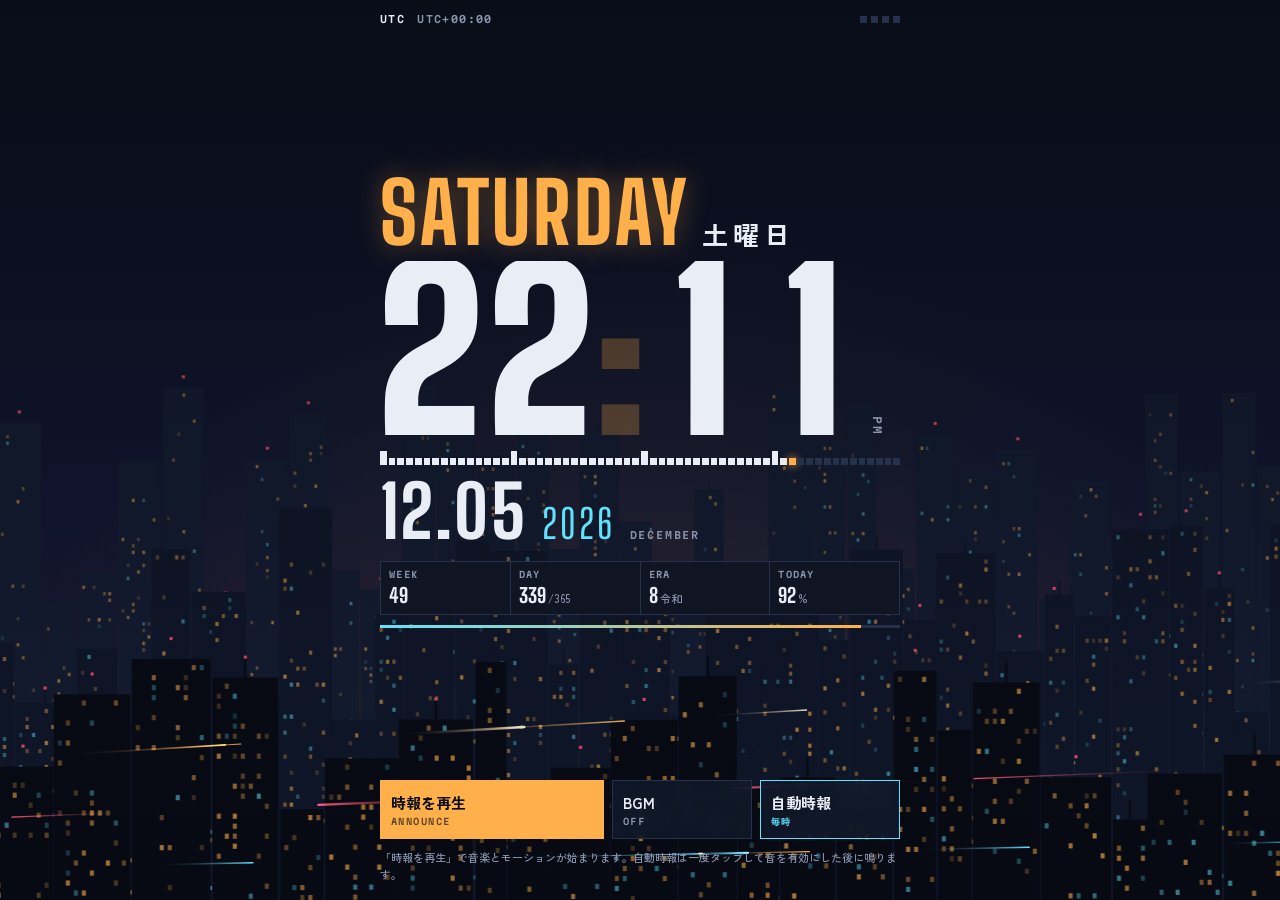
==== metro-chime/index.html @ e77c2360 "Add Metro Chime: iPhone time-signal web app with motion graphics and synthesized electronica Co-Auth" ====
<!doctype html>
<html lang="ja">
<head>
<meta charset="utf-8">
<meta name="viewport" content="width=device-width, initial-scale=1, viewport-fit=cover">
<meta name="apple-mobile-web-app-capable" content="yes">
<meta name="mobile-web-app-capable" content="yes">
<meta name="apple-mobile-web-app-status-bar-style" content="black-translucent">
<meta name="apple-mobile-web-app-title" content="Metro Chime">
<meta name="theme-color" content="#090d18">
<link rel="manifest" href="manifest.webmanifest">
<link rel="apple-touch-icon" href="icon-180.png">
<style>html{box-sizing:border-box;padding-block:env(safe-area-inset-top,0px) env(safe-area-inset-bottom,0px)}</style>
<!--ARTIFACT-START-->
<title>Metro Chime</title>
<link rel="preconnect" href="https://fonts.googleapis.com">
<link rel="preconnect" href="https://fonts.gstatic.com" crossorigin>
<link rel="stylesheet" href="https://fonts.googleapis.com/css2?family=Big+Shoulders+Display:wght@500;800;900&family=Martian+Mono:wght@400;600&family=Zen+Kaku+Gothic+New:wght@500;700&display=swap">
<style>
/* Layout: one portrait screen — status strip, giant clock, date stack, control dock; a night-city canvas runs behind. Single dark look by design. */
:root{
  --ink:#090d18; --ink-2:#121a2c; --line:#26314b; --text:#e9edf6; --dim:#8a94ad;
  --sodium:#ffb04a; --signal:#5fe3ff; --tail:#ff4f6a;
  --f-display:"Big Shoulders Display","Arial Narrow","Helvetica Neue",sans-serif;
  --f-jp:"Zen Kaku Gothic New","Hiragino Sans","Hiragino Kaku Gothic ProN",sans-serif;
  --f-mono:"Martian Mono",ui-monospace,Menlo,monospace;
  color-scheme:dark;
}
html,body{height:100%}
body{margin:0;background:var(--ink);color:var(--text);font-family:var(--f-jp);overflow:hidden;
  -webkit-user-select:none;user-select:none;-webkit-tap-highlight-color:transparent;-webkit-text-size-adjust:100%}
#city{position:fixed;inset:0;width:100%;height:100%;z-index:0;display:block}

.app{position:relative;z-index:1;height:100%;box-sizing:border-box;max-width:560px;margin:0 auto;
  padding-inline:20px;padding-block:14px 18px;display:grid;grid-template-rows:auto 1fr auto;gap:12px;overflow-y:auto}

.strip{display:flex;align-items:center;gap:12px;font:600 10px/1 var(--f-mono);letter-spacing:.14em;color:var(--dim);text-transform:uppercase}
.strip .zone{color:var(--text)}
.strip .beat{margin-left:auto;display:flex;gap:4px}
.strip .beat i{width:7px;height:7px;background:var(--line);transition:background .08s}
.strip .beat i.on{background:var(--sodium);box-shadow:0 0 10px var(--sodium)}

.face{display:flex;flex-direction:column;justify-content:center;gap:10px;min-width:0}
.weekday{display:flex;align-items:baseline;gap:12px;flex-wrap:wrap}
.weekday .en{font:800 clamp(44px,15vw,84px)/.9 var(--f-display);letter-spacing:.04em;color:var(--sodium);text-shadow:0 0 28px rgba(255,176,74,.35)}
.weekday .jp{font:700 clamp(18px,5.4vw,26px)/1 var(--f-jp);letter-spacing:.2em}

.clock{display:flex;align-items:flex-end;font:900 clamp(110px,40vw,220px)/.82 var(--f-display);font-variant-numeric:tabular-nums;
  letter-spacing:-.01em;margin-left:-.03em}
.clock .d{display:inline-block;width:.5em;text-align:center;overflow:hidden}
.clock .d span{display:inline-block}
.clock .d span.roll{animation:roll .55s cubic-bezier(.2,.9,.1,1)}
@keyframes roll{
  0%{transform:translateY(55%) skewY(-10deg);opacity:0;color:var(--signal)}
  60%{color:var(--signal)}
  100%{transform:none;opacity:1}
}
.clock .colon{width:.24em;text-align:center;color:var(--sodium);transition:opacity .2s}
.clock .colon.dim{opacity:.25}
.clock .ampm{font:600 11px/1 var(--f-mono);letter-spacing:.14em;color:var(--dim);margin:0 0 .6em .5em;writing-mode:vertical-rl}

.secs{display:flex;gap:2px;align-items:flex-end;height:14px}
.secs i{flex:1;height:7px;background:var(--line)}
.secs i.q{height:14px}
.secs i.lit{background:var(--text)}
.secs i.now{background:var(--sodium);box-shadow:0 0 8px var(--sodium)}

.date{display:flex;align-items:baseline;gap:14px;flex-wrap:wrap}
.date .md{font:800 clamp(40px,13vw,72px)/1 var(--f-display);letter-spacing:.03em;font-variant-numeric:tabular-nums}
.date .yr{font:500 clamp(22px,7vw,40px)/1 var(--f-display);color:var(--signal);letter-spacing:.08em}
.date .mon{font:600 10px/1 var(--f-mono);letter-spacing:.18em;color:var(--dim)}

.facts{display:grid;grid-template-columns:repeat(4,minmax(0,1fr));gap:1px;margin:4px 0 0;background:var(--line);border:1px solid var(--line)}
.facts div{background:rgba(9,13,24,.78);padding:8px 8px 9px;min-width:0}
.facts dt{font:600 9px/1 var(--f-mono);letter-spacing:.14em;color:var(--dim);margin-bottom:6px}
.facts dd{margin:0;font:800 20px/1 var(--f-display);font-variant-numeric:tabular-nums;white-space:nowrap}
.facts dd small{font:500 11px/1 var(--f-jp);color:var(--dim);margin-left:2px}
.dayline{height:3px;background:var(--line);position:relative;overflow:hidden}
.dayline i{position:absolute;inset:0 auto 0 0;background:linear-gradient(90deg,var(--signal),var(--sodium))}

.dock{display:grid;grid-template-columns:1.6fr 1fr 1fr;gap:8px}
.dock button{appearance:none;border:1px solid var(--line);background:rgba(18,26,44,.82);color:var(--text);
  font:700 15px/1.1 var(--f-jp);padding:14px 10px 12px;text-align:left;display:flex;flex-direction:column;gap:6px;cursor:pointer;
  -webkit-backdrop-filter:blur(8px);backdrop-filter:blur(8px);transition:transform .12s,border-color .2s}
.dock button small{font:600 9px/1 var(--f-mono);letter-spacing:.16em;color:var(--dim)}
.dock button:active{transform:scale(.97)}
.dock button:focus-visible{outline:2px solid var(--signal);outline-offset:2px}
.dock .primary{background:var(--sodium);border-color:var(--sodium);color:var(--ink)}
.dock .primary small{color:rgba(9,13,24,.65)}
.dock button[aria-pressed="true"]{border-color:var(--signal)}
.dock button[aria-pressed="true"] small{color:var(--signal)}
.hint{grid-column:1/-1;margin:2px 0 0;font:500 11px/1.5 var(--f-jp);color:var(--dim)}

/* Announcement overlay: one card per beat */
.show{position:fixed;inset:0;z-index:5;display:grid;place-items:center;overflow:hidden;--bg:rgba(9,13,24,.96);--fg:var(--text);--sub:var(--dim)}
.show::before{content:"";position:absolute;inset:0;background:var(--bg);transform-origin:left center}
.show.go::before{animation:wipe .34s cubic-bezier(.7,0,.2,1) both}
@keyframes wipe{from{transform:scaleX(0)}to{transform:scaleX(1)}}
.show[data-v="sodium"]{--bg:var(--sodium);--fg:var(--ink);--sub:rgba(9,13,24,.7)}
.show[data-v="signal"]{--bg:var(--signal);--fg:var(--ink);--sub:rgba(9,13,24,.7)}
.show[data-v="tail"]{--bg:var(--tail);--fg:var(--ink);--sub:rgba(9,13,24,.7)}
.show[data-v="count"]{--bg:rgba(9,13,24,.82);--fg:var(--sodium)}
.show[data-v="outline"]{--bg:rgba(9,13,24,.92);--fg:transparent;--sub:var(--signal)}
.show[data-v="outline"] .main{-webkit-text-stroke:2px var(--signal)}
.show[hidden]{display:none}
.show.out{animation:fadeout .6s ease both}
@keyframes fadeout{to{opacity:0}}
.card{position:relative;display:flex;flex-direction:column;align-items:center;gap:14px;padding-inline:16px;max-width:100%;box-sizing:border-box}
.card .main{font:900 120px/.84 var(--f-display);color:var(--fg);text-transform:uppercase;letter-spacing:.01em;white-space:nowrap;font-variant-numeric:tabular-nums}
.card .sub{font:700 clamp(16px,5vw,26px)/1.2 var(--f-jp);color:var(--sub);letter-spacing:.24em;text-align:center}
.show.go .main{animation:slam .42s cubic-bezier(.2,.9,.1,1) both}
.show.go .sub{animation:rise .5s .08s cubic-bezier(.2,.9,.1,1) both}
@keyframes slam{from{transform:translateX(-14%) skewX(-16deg);clip-path:inset(0 100% 0 0)}to{transform:none;clip-path:inset(0 0 0 0)}}
@keyframes rise{from{transform:translateY(60%);opacity:0}to{transform:none;opacity:1}}
.show .bar{position:absolute;left:0;width:100%;height:3px;transform:translateX(-101%)}
.show .bar:nth-of-type(1){top:18%;background:var(--signal)}
.show .bar:nth-of-type(2){top:74%;background:var(--sodium);height:8px}
.show .bar:nth-of-type(3){top:80%;background:var(--tail);height:2px}
.show.go .bar{animation:streak .55s cubic-bezier(.6,0,.2,1) both}
.show.go .bar:nth-of-type(2){animation-delay:.05s}
.show.go .bar:nth-of-type(3){animation-delay:.1s;animation-direction:reverse}
@keyframes streak{from{transform:translateX(-101%)}to{transform:translateX(101%)}}
.hud{position:absolute;font:600 9px/1.6 var(--f-mono);letter-spacing:.16em;color:var(--sub);text-transform:uppercase}
.hud.tl{top:calc(env(safe-area-inset-top,0px) + 16px);left:16px}
.hud.br{bottom:calc(env(safe-area-inset-bottom,0px) + 16px);right:16px;text-align:right}

@media (prefers-reduced-motion:reduce){
  .clock .d span.roll,.show.go .main,.show.go .sub,.show.go .bar{animation:none}
  .show.go::before{animation:none}
}
@media (max-height:640px){
  .clock{font-size:clamp(90px,30vw,160px)}
  .facts{display:none}
}
</style>
</head>
<body>
<canvas id="city" aria-hidden="true"></canvas>

<div class="app">
  <header class="strip">
    <span class="zone" id="zone">TOKYO</span>
    <span id="utc">UTC+09:00</span>
    <span class="beat" id="beat" aria-hidden="true"><i></i><i></i><i></i><i></i></span>
  </header>

  <main class="face" aria-live="off">
    <div class="weekday"><span class="en" id="wdEn">SUNDAY</span><span class="jp" id="wdJp">日曜日</span></div>
    <div class="clock" id="clock" role="timer" aria-label="現在時刻">
      <span class="d"><span>0</span></span><span class="d"><span>0</span></span><span class="colon" id="colon">:</span><span class="d"><span>0</span></span><span class="d"><span>0</span></span><span class="ampm" id="ampm">PM</span>
    </div>
    <div class="secs" id="secs" aria-hidden="true"></div>
    <div class="date"><span class="md" id="md">10.04</span><span class="yr" id="yr">2026</span><span class="mon" id="mon">OCTOBER</span></div>
    <dl class="facts">
      <div><dt>WEEK</dt><dd id="wk">40</dd></div>
      <div><dt>DAY</dt><dd id="doy">277<small>/365</small></dd></div>
      <div><dt>ERA</dt><dd id="era">R8</dd></div>
      <div><dt>TODAY</dt><dd id="pct">50<small>%</small></dd></div>
    </dl>
    <div class="dayline" aria-hidden="true"><i id="dayFill"></i></div>
  </main>

  <footer class="dock">
    <button id="announce" class="primary" type="button">時報を再生<small>ANNOUNCE</small></button>
    <button id="bgm" type="button" aria-pressed="false">BGM<small>OFF</small></button>
    <button id="auto" type="button" aria-pressed="true">自動時報<small>毎時</small></button>
    <p class="hint" id="hint">「時報を再生」で音楽とモーションが始まります。自動時報は一度タップして音を有効にした後に鳴ります。</p>
  </footer>
</div>

<div class="show" id="show" hidden>
  <i class="bar"></i><i class="bar"></i><i class="bar"></i>
  <div class="card"><b class="main" id="cardMain"></b><span class="sub" id="cardSub"></span></div>
  <div class="hud tl">Metro Chime<br>Time signal</div>
  <div class="hud br" id="hudBr">122 BPM<br>--:--:--</div>
</div>

<script>
(() => {
'use strict';
const $ = s => document.querySelector(s);
const reduced = matchMedia('(prefers-reduced-motion: reduce)').matches;
const pad2 = n => String(n).padStart(2, '0');

const WD_EN = ['SUNDAY','MONDAY','TUESDAY','WEDNESDAY','THURSDAY','FRIDAY','SATURDAY'];
const WD_JP = ['日曜日','月曜日','火曜日','水曜日','木曜日','金曜日','土曜日'];
const MON_EN = ['JANUARY','FEBRUARY','MARCH','APRIL','MAY','JUNE','JULY','AUGUST','SEPTEMBER','OCTOBER','NOVEMBER','DECEMBER'];

/* ---------- calendar facts ---------- */
function isoWeek(d) {
  const t = new Date(Date.UTC(d.getFullYear(), d.getMonth(), d.getDate()));
  const day = t.getUTCDay() || 7;
  t.setUTCDate(t.getUTCDate() + 4 - day);
  const y0 = new Date(Date.UTC(t.getUTCFullYear(), 0, 1));
  return Math.ceil(((t - y0) / 864e5 + 1) / 7);
}
function dayOfYear(d) {
  return Math.round((Date.UTC(d.getFullYear(), d.getMonth(), d.getDate()) - Date.UTC(d.getFullYear(), 0, 1)) / 864e5) + 1;
}
const daysInYear = y => (y % 4 === 0 && y % 100 !== 0) || y % 400 === 0 ? 366 : 365;
const reiwa = y => y - 2018;
function zoneInfo(d) {
  let tz = '';
  try { tz = Intl.DateTimeFormat().resolvedOptions().timeZone || ''; } catch (e) {}
  const city = (tz.split('/').pop() || 'LOCAL').replace(/_/g, ' ').toUpperCase();
  const off = -d.getTimezoneOffset();
  const sign = off >= 0 ? '+' : '-';
  const a = Math.abs(off);
  return { city, utc: `UTC${sign}${pad2(Math.floor(a / 60))}:${pad2(a % 60)}`, short: tz === 'Asia/Tokyo' ? 'JST' : city };
}
function jpTime(d) {
  const h = d.getHours(), m = d.getMinutes();
  const ap = h < 12 ? '午前' : '午後';
  const h12 = h % 12;
  return `${ap}${h12}時` + (m === 0 ? 'ちょうど' : `${m}分`);
}

/* ---------- clock face ---------- */
const digitEls = [...document.querySelectorAll('#clock .d span')];
const secs = $('#secs');
for (let i = 0; i < 60; i++) {
  const t = document.createElement('i');
  if (i % 15 === 0) t.className = 'q';
  secs.appendChild(t);
}
const secTicks = [...secs.children];
let lastSec = -1, lastMin = -1;

function renderClock(now) {
  const s = now.getSeconds();
  if (s === lastSec) return;
  lastSec = s;
  const h = now.getHours(), m = now.getMinutes();
  const digits = (pad2(h) + pad2(m)).split('');
  digits.forEach((ch, i) => {
    const el = digitEls[i];
    if (el.textContent !== ch) {
      el.textContent = ch;
      el.classList.remove('roll'); void el.offsetWidth; el.classList.add('roll');
    }
  });
  $('#colon').classList.toggle('dim', s % 2 === 1);
  $('#ampm').textContent = h < 12 ? 'AM' : 'PM';
  secTicks.forEach((t, i) => { t.classList.toggle('lit', i < s); t.classList.toggle('now', i === s); });
  $('#pct').innerHTML = Math.floor((h * 3600 + m * 60 + s) / 864) + '<small>%</small>';
  $('#dayFill').style.width = ((h * 3600 + m * 60 + s) / 864) + '%';

  if (m !== lastMin) {
    const first = lastMin === -1;
    lastMin = m;
    const wd = now.getDay(), y = now.getFullYear();
    $('#wdEn').textContent = WD_EN[wd];
    $('#wdJp').textContent = WD_JP[wd];
    $('#md').textContent = `${pad2(now.getMonth() + 1)}.${pad2(now.getDate())}`;
    $('#yr').textContent = y;
    $('#mon').textContent = MON_EN[now.getMonth()];
    $('#wk').textContent = isoWeek(now);
    $('#doy').innerHTML = `${dayOfYear(now)}<small>/${daysInYear(y)}</small>`;
    $('#era').innerHTML = `${reiwa(y)}<small>令和</small>`;
    const z = zoneInfo(now);
    $('#zone').textContent = z.city;
    $('#utc').textContent = z.utc;
    if (!first) maybeAutoChime(now);
  }
}

/* ---------- audio engine (all synthesized, no samples) ---------- */
const BPM = 122, SPB = 60 / BPM, STEP = SPB / 4, BAR = STEP * 16;
let ctx = null, master, duck, verbIn, delayIn, noiseBuf, analyser, fft;
let playing = false, bgmOn = false, curStep = 0, firstStep = 0, nextTime = 0, timer = null;
const vis = [];

function initAudio() {
  if (ctx) return;
  try { if (navigator.audioSession) navigator.audioSession.type = 'playback'; } catch (e) {}
  ctx = new (window.AudioContext || window.webkitAudioContext)();
  master = ctx.createGain(); master.gain.value = 0.9;
  const comp = ctx.createDynamicsCompressor();
  comp.threshold.value = -14; comp.ratio.value = 4; comp.attack.value = 0.003; comp.release.value = 0.2;
  analyser = ctx.createAnalyser(); analyser.fftSize = 256; fft = new Uint8Array(analyser.frequencyBinCount);
  master.connect(comp); comp.connect(analyser); analyser.connect(ctx.destination);
  duck = ctx.createGain(); duck.connect(master);

  noiseBuf = ctx.createBuffer(1, ctx.sampleRate, ctx.sampleRate);
  const nd = noiseBuf.getChannelData(0);
  for (let i = 0; i < nd.length; i++) nd[i] = Math.random() * 2 - 1;

  const conv = ctx.createConvolver();
  const len = Math.floor(ctx.sampleRate * 2.6);
  const ir = ctx.createBuffer(2, len, ctx.sampleRate);
  for (let c = 0; c < 2; c++) {
    const d = ir.getChannelData(c);
    for (let i = 0; i < len; i++) d[i] = (Math.random() * 2 - 1) * Math.pow(1 - i / len, 3);
  }
  conv.buffer = ir;
  verbIn = ctx.createGain(); verbIn.gain.value = 0.5;
  const verbOut = ctx.createGain(); verbOut.gain.value = 0.32;
  verbIn.connect(conv); conv.connect(verbOut); verbOut.connect(master);

  delayIn = ctx.createGain();
  const dl = ctx.createDelay(2); dl.delayTime.value = STEP * 3;
  const fb = ctx.createGain(); fb.gain.value = 0.38;
  const dlf = ctx.createBiquadFilter(); dlf.type = 'lowpass'; dlf.frequency.value = 2600;
  const dout = ctx.createGain(); dout.gain.value = 0.45;
  delayIn.connect(dl); dl.connect(dlf); dlf.connect(fb); fb.connect(dl); dlf.connect(dout);
  dout.connect(duck); dout.connect(verbIn);
}

const mtof = m => 440 * Math.pow(2, (m - 69) / 12);
function env(g, t, a, peak, dec) {
  g.gain.setValueAtTime(0.0001, t);
  g.gain.exponentialRampToValueAtTime(peak, t + a);
  g.gain.exponentialRampToValueAtTime(0.0001, t + a + dec);
}
function noise(t, dur) {
  const s = ctx.createBufferSource(); s.buffer = noiseBuf; s.start(t); s.stop(t + dur); return s;
}
function kick(t) {
  const o = ctx.createOscillator(), g = ctx.createGain();
  o.frequency.setValueAtTime(150, t); o.frequency.exponentialRampToValueAtTime(44, t + 0.13);
  env(g, t, 0.003, 1, 0.38); o.connect(g); g.connect(master); o.start(t); o.stop(t + 0.45);
  // sidechain pump on everything except drums
  duck.gain.setValueAtTime(0.3, t); duck.gain.linearRampToValueAtTime(1, t + 0.24);
  vis.push({ t, k: 'kick' });
}
function hat(t, v, open) {
  const s = noise(t, 0.3), f = ctx.createBiquadFilter(), g = ctx.createGain();
  f.type = 'highpass'; f.frequency.value = 7600;
  env(g, t, 0.001, v, open ? 0.2 : 0.035); s.connect(f); f.connect(g); g.connect(master);
}
function clap(t) {
  const s = noise(t, 0.3), f = ctx.createBiquadFilter(), g = ctx.createGain();
  f.type = 'bandpass'; f.frequency.value = 1600; f.Q.value = 0.8;
  g.gain.setValueAtTime(0.0001, t);
  [0, 0.011, 0.022].forEach(o => { g.gain.setValueAtTime(0.5, t + o); g.gain.exponentialRampToValueAtTime(0.08, t + o + 0.009); });
  g.gain.setValueAtTime(0.45, t + 0.033); g.gain.exponentialRampToValueAtTime(0.0001, t + 0.22);
  s.connect(f); f.connect(g); g.connect(master); g.connect(verbIn);
}
function bass(t, m, len) {
  const o = ctx.createOscillator(), f = ctx.createBiquadFilter(), g = ctx.createGain();
  o.type = 'sawtooth'; o.frequency.value = mtof(m);
  f.type = 'lowpass'; f.Q.value = 7; f.frequency.setValueAtTime(1300, t); f.frequency.exponentialRampToValueAtTime(170, t + 0.18);
  env(g, t, 0.004, 0.32, len); o.connect(f); f.connect(g); g.connect(duck); o.start(t); o.stop(t + len + 0.05);
}
function arp(t, m) {
  const o = ctx.createOscillator(), f = ctx.createBiquadFilter(), g = ctx.createGain(), send = ctx.createGain();
  o.type = 'square'; o.frequency.value = mtof(m);
  f.type = 'lowpass'; f.frequency.value = 2800; send.gain.value = 0.6;
  env(g, t, 0.002, 0.06, 0.15); o.connect(f); f.connect(g); g.connect(duck); g.connect(send); send.connect(delayIn);
  o.start(t); o.stop(t + 0.2);
}
function padChord(t, notes, dur) {
  const f = ctx.createBiquadFilter(), g = ctx.createGain();
  f.type = 'lowpass'; f.Q.value = 2;
  f.frequency.setValueAtTime(500, t); f.frequency.linearRampToValueAtTime(1500, t + dur * 0.5); f.frequency.linearRampToValueAtTime(600, t + dur);
  g.gain.setValueAtTime(0, t); g.gain.linearRampToValueAtTime(0.16, t + 0.9);
  g.gain.setValueAtTime(0.16, t + dur - 0.3); g.gain.linearRampToValueAtTime(0, t + dur + 0.4);
  f.connect(g); g.connect(duck); g.connect(verbIn);
  notes.forEach(n => [-8, 8].forEach(dt => {
    const o = ctx.createOscillator(); o.type = 'sawtooth'; o.frequency.value = mtof(n); o.detune.value = dt;
    const og = ctx.createGain(); og.gain.value = 0.12 / notes.length;
    o.connect(og); og.connect(f); o.start(t); o.stop(t + dur + 0.5);
  }));
}
function bell(t, m, v = 0.18) {
  const c = ctx.createOscillator(), mod = ctx.createOscillator(), mg = ctx.createGain(), g = ctx.createGain();
  c.frequency.value = mtof(m); mod.frequency.value = mtof(m) * 3.5;
  mg.gain.setValueAtTime(mtof(m) * 2.2, t); mg.gain.exponentialRampToValueAtTime(1, t + 0.9);
  mod.connect(mg); mg.connect(c.frequency);
  env(g, t, 0.003, v, 1.3); c.connect(g); g.connect(master); g.connect(verbIn);
  c.start(t); mod.start(t); c.stop(t + 1.5); mod.stop(t + 1.5);
}
function riser(t, dur) {
  const s = noise(t, dur + 0.1), f = ctx.createBiquadFilter(), g = ctx.createGain();
  f.type = 'bandpass'; f.Q.value = 3; f.frequency.setValueAtTime(300, t); f.frequency.exponentialRampToValueAtTime(7000, t + dur);
  g.gain.setValueAtTime(0.0001, t); g.gain.exponentialRampToValueAtTime(0.22, t + dur); g.gain.linearRampToValueAtTime(0, t + dur + 0.05);
  s.connect(f); f.connect(g); g.connect(master); g.connect(verbIn);
}
function zap(t) {
  const o = ctx.createOscillator(), g = ctx.createGain();
  o.frequency.setValueAtTime(2200, t); o.frequency.exponentialRampToValueAtTime(110, t + 0.12);
  env(g, t, 0.002, 0.1, 0.12); o.connect(g); g.connect(master); o.start(t); o.stop(t + 0.2);
}

// Am9 – Fmaj9 – Cmaj7 – Em7, two bars each
const CHORDS = [
  { b: 33, n: [57, 60, 64, 67, 71] },
  { b: 29, n: [53, 57, 60, 64, 67] },
  { b: 36, n: [55, 59, 64, 67, 71] },
  { b: 28, n: [55, 59, 62, 67, 71] },
];
const BASS = [0,0,1,1, 0,0,1,0, 0,0,1,1, 0,1,1,0];
const BOCT = [0,0,0,12, 0,0,0,0, 0,0,12,0, 0,0,12,0];
const ARP  = [0,1,2,3, 4,3,2,1, 0,2,4,2, 1,3,4,3];

function playStep(s, t) {
  const bar = Math.floor(s / 16), i = s % 16, ch = CHORDS[Math.floor(bar / 2) % 4];
  if (i === 0 && (bar % 2 === 0 || s === firstStep)) padChord(t, ch.n, bar % 2 === 0 ? BAR * 2 : BAR);
  if (bar >= 1 && i % 4 === 0) kick(t);
  if (bar >= 1 && (i === 4 || i === 12)) clap(t);
  if (i % 4 === 2) hat(t, 0.16, true);
  else if (bar >= 1) hat(t, i % 2 ? 0.045 : 0.085, false);
  if (bar >= 2 && BASS[i]) bass(t, ch.b + BOCT[i], STEP * 1.5);
  if (bar >= 1 && (bar % 4 !== 3 || i < 8)) arp(t, ch.n[ARP[i]] + 12);
  if (i % 4 === 0) vis.push({ t, k: 'beat', v: i / 4 });
}
function scheduler() {
  while (nextTime < ctx.currentTime + 0.12) {
    playStep(curStep, nextTime);
    nextTime += STEP; curStep++;
  }
}
function startMusic(fromStep = 0) {
  if (playing) return;
  playing = true;
  firstStep = curStep = fromStep;
  nextTime = ctx.currentTime + 0.06;
  master.gain.cancelScheduledValues(ctx.currentTime);
  master.gain.setValueAtTime(0.9, ctx.currentTime);
  scheduler();
  timer = setInterval(scheduler, 25);
  wake(true);
}
function stopMusic() {
  if (!playing) return;
  const t = ctx.currentTime;
  master.gain.cancelScheduledValues(t);
  master.gain.setValueAtTime(master.gain.value, t);
  master.gain.linearRampToValueAtTime(0, t + 1.2);
  setTimeout(() => {
    if (bgmOn || busy) { master.gain.setValueAtTime(0.9, ctx.currentTime); return; }
    clearInterval(timer); playing = false;
    master.gain.setValueAtTime(0.9, ctx.currentTime);
    wake(false);
  }, 1300);
}

let lock = null;
async function wake(on) {
  try {
    if (on && !lock && navigator.wakeLock) { lock = await navigator.wakeLock.request('screen'); lock.addEventListener('release', () => { lock = null; }); }
    else if (!on && lock) { await lock.release(); lock = null; }
  } catch (e) { lock = null; }
}
document.addEventListener('visibilitychange', () => { if (!document.hidden && playing) wake(true); });

let unlocked = false;
function unlock() {
  initAudio();
  if (ctx.state !== 'running') ctx.resume();
  if (!unlocked) {
    unlocked = true;
    // iOS only lets speech start from a tap; prime it with a silent utterance
    try { const u = new SpeechSynthesisUtterance(' '); u.volume = 0; speechSynthesis.speak(u); } catch (e) {}
    $('#hint').textContent = 'サウンド有効。マナーモードでも鳴ります。音量ボタンで調整してください。';
  }
}

/* ---------- announcement sequence ---------- */
const show = $('#show'), cardMain = $('#cardMain'), cardSub = $('#cardSub');
let busy = false;

function card(v, main, sub) {
  show.hidden = false;
  show.classList.remove('out', 'go');
  show.dataset.v = v;
  cardMain.textContent = main;
  cardSub.textContent = sub;
  cardMain.style.fontSize = `min(${Math.min(34, 150 / Math.max(main.length, 1))}vw, 300px)`;
  void show.offsetWidth;
  show.classList.add('go');
}
function closeShow() {
  show.classList.add('out');
  setTimeout(() => { show.hidden = true; show.classList.remove('out', 'go'); }, 600);
}
function at(t, fn) {
  const lat = ctx.outputLatency || ctx.baseLatency || 0;
  setTimeout(fn, Math.max(0, (t - ctx.currentTime + lat) * 1000));
}
function speak(text, done) {
  let finished = false;
  const fin = () => { if (!finished) { finished = true; done(); } };
  try {
    if (!('speechSynthesis' in window)) throw 0;
    const u = new SpeechSynthesisUtterance(text);
    u.lang = 'ja-JP'; u.rate = 1.02; u.pitch = 1;
    const v = speechSynthesis.getVoices().find(v => /^ja/i.test(v.lang));
    if (v) u.voice = v;
    u.onend = fin; u.onerror = fin;
    speechSynthesis.cancel();
    speechSynthesis.speak(u);
    setTimeout(fin, 9000);
  } catch (e) { setTimeout(fin, BAR * 2000); }
}

function announce() {
  if (busy) return;
  unlock();
  busy = true;
  const fresh = !playing;
  if (fresh) startMusic(16);

  // start on the next bar line; the first bar is a 4-3-2-1 count-in
  let t0 = nextTime + ((16 - (curStep % 16)) % 16) * STEP;
  if (t0 - ctx.currentTime < 0.15) t0 += BAR;
  const t1 = t0 + BAR;
  const d = new Date(Date.now() + (t1 - ctx.currentTime) * 1000);
  const z = zoneInfo(d);
  const hm = `${pad2(d.getHours())}:${pad2(d.getMinutes())}`;
  const wd = d.getDay(), y = d.getFullYear();

  riser(t0, BAR);
  for (let b = 0; b < 4; b++) {
    const tb = t0 + b * SPB;
    bell(tb, 81, 0.07);
    at(tb, () => card('count', String(4 - b), 'STAND BY'));
  }
  const seq = [
    { v: 'ink',     m: 'TODAY',  s: '本日は', beats: 1, n: 76 },
    { v: 'sodium',  m: WD_EN[wd], s: WD_JP[wd], beats: 2, n: 81 },
    { v: 'outline', m: `${pad2(d.getMonth() + 1)}.${pad2(d.getDate())}`, s: `${d.getMonth() + 1}月${d.getDate()}日 · ${MON_EN[d.getMonth()]}`, beats: 1, n: 79 },
    { v: 'tail',    m: String(y), s: `令和${reiwa(y)}年`, beats: 1, n: 76 },
    { v: 'signal',  m: hm, s: jpTime(d), beats: 2, n: 84 },
    { v: 'ink',     m: z.short, s: z.utc, beats: 1, n: 72 },
  ];
  let t = t1;
  seq.forEach(c => {
    bell(t, c.n); zap(t);
    at(t, () => {
      card(c.v, c.m, c.s);
      $('#hudBr').innerHTML = `${BPM} BPM<br>${hm}:${pad2(d.getSeconds())} ${z.short}`;
    });
    t += c.beats * SPB;
  });
  const t2 = t;
  at(t2, () => {
    card('outline', hm, 'をお知らせします');
    master.gain.setTargetAtTime(0.45, ctx.currentTime, 0.15);
    speak(`${d.getMonth() + 1}月${d.getDate()}日、${WD_JP[wd]}。${jpTime(d)}をお知らせします。`, () => {
      master.gain.setTargetAtTime(0.9, ctx.currentTime, 0.3);
      setTimeout(() => {
        closeShow();
        busy = false;
        if (!bgmOn) stopMusic();
      }, 900);
    });
  });
}

function maybeAutoChime(now) {
  if (!unlocked || !ctx || ctx.state !== 'running' || busy) return;
  const m = now.getMinutes();
  if ((autoMode === 'hour' && m === 0) || (autoMode === 'quarter' && m % 15 === 0)) announce();
}

/* ---------- controls ---------- */
// mode: [label, next mode on tap]
const AUTO = { hour: ['毎時', 'quarter'], quarter: ['15分毎', 'off'], off: ['OFF', 'hour'] };
let autoMode = 'hour';
try { const s = localStorage.getItem('metroChime.auto'); if (s && AUTO[s]) autoMode = s; } catch (e) {}
function renderAuto() {
  $('#auto small').textContent = AUTO[autoMode][0];
  $('#auto').setAttribute('aria-pressed', String(autoMode !== 'off'));
}
renderAuto();

$('#announce').addEventListener('click', announce);
$('#bgm').addEventListener('click', () => {
  unlock();
  bgmOn = !bgmOn;
  $('#bgm').setAttribute('aria-pressed', String(bgmOn));
  $('#bgm small').textContent = bgmOn ? 'ON' : 'OFF';
  if (bgmOn) startMusic(0);
  else if (!busy) stopMusic();
});
$('#auto').addEventListener('click', () => {
  unlock();
  autoMode = AUTO[autoMode][1];
  try { localStorage.setItem('metroChime.auto', autoMode); } catch (e) {}
  renderAuto();
});

/* ---------- night city canvas ---------- */
const cv = $('#city'), g = cv.getContext('2d');
let W = 0, H = 0, DPR = 1, layers = [], streaks = [], pulse = 0, level = 0, sky = null;
const beatDots = [...document.querySelectorAll('#beat i')];

function buildLayers() {
  const defs = [
    { depth: 0.3, speed: 3,  fill: '#141c31', hMin: 0.30, hMax: 0.58, win: 0.08 },
    { depth: 0.6, speed: 8,  fill: '#0f1628', hMin: 0.18, hMax: 0.44, win: 0.13 },
    { depth: 1.0, speed: 16, fill: '#070a13', hMin: 0.08, hMax: 0.28, win: 0.18 },
  ];
  layers = defs.map(L => {
    const lw = Math.ceil(W * 1.3);
    const c = document.createElement('canvas');
    c.width = Math.ceil(lw * DPR); c.height = Math.ceil(H * DPR);
    const x = c.getContext('2d'); x.scale(DPR, DPR);
    let px = 0;
    while (px < lw) {
      const bw = 16 + Math.random() * 56 * L.depth + 12;
      const bh = H * (L.hMin + Math.random() * (L.hMax - L.hMin));
      const top = H - bh;
      x.fillStyle = L.fill; x.fillRect(px, top, bw, bh);
      if (Math.random() < 0.25) x.fillRect(px + bw / 2 - 1, top - 14 * L.depth - 6, 2, 14 * L.depth + 6);
      if (Math.random() < 0.3) { x.fillStyle = '#ff4f6a'; x.fillRect(px + bw / 2 - 1.5, top - 14 * L.depth - 8, 3, 3); }
      const ws = 2 + L.depth * 2, gap = ws + 3 + L.depth * 3;
      for (let wy = top + 6; wy < H - 4; wy += gap) {
        for (let wx = px + 4; wx < px + bw - ws - 2; wx += gap * 0.8) {
          if (Math.random() < L.win) {
            x.fillStyle = Math.random() < 0.75
              ? `rgba(255,176,74,${0.2 + Math.random() * 0.5})`
              : `rgba(95,227,255,${0.18 + Math.random() * 0.4})`;
            x.fillRect(wx, wy, ws, ws * 1.3);
          }
        }
      }
      px += bw + Math.random() * 3;
    }
    return { ...L, c, lw, off: Math.random() * lw };
  });
  sky = g.createLinearGradient(0, 0, 0, H);
  sky.addColorStop(0, '#090d18'); sky.addColorStop(0.55, '#111633'); sky.addColorStop(1, '#2a1c33');
}

const roads = [
  { y: 0.80, slope: -0.06, dir: 1,  colors: ['#ffe2b0', '#ffb04a'] },
  { y: 0.88, slope: -0.04, dir: -1, colors: ['#ff4f6a', '#ff7a5c'] },
  { y: 0.95, slope: -0.02, dir: 1,  colors: ['#5fe3ff', '#ffb04a'] },
];
function spawnStreak(r, anywhere) {
  return { r, x: anywhere ? Math.random() * W : (r.dir > 0 ? -100 : W + 100),
    len: 60 + Math.random() * 180, sp: (reduced ? 40 : 220) + Math.random() * 260,
    w: 1 + Math.random() * 1.8, col: r.colors[Math.random() < 0.7 ? 0 : 1] };
}
function resize() {
  DPR = Math.min(2, window.devicePixelRatio || 1);
  W = innerWidth; H = innerHeight;
  cv.width = Math.ceil(W * DPR); cv.height = Math.ceil(H * DPR);
  g.setTransform(DPR, 0, 0, DPR, 0, 0);
  buildLayers();
  streaks = [];
  roads.forEach(r => { for (let i = 0; i < 9; i++) streaks.push(spawnStreak(r, true)); });
}
addEventListener('resize', resize);
resize();

let last = performance.now();
function frame(nowMs) {
  const dt = Math.min(0.05, (nowMs - last) / 1000); last = nowMs;
  renderClock(new Date());

  if (ctx && playing) {
    const now = ctx.currentTime - (ctx.outputLatency || 0);
    while (vis.length && vis[0].t <= now) {
      const e = vis.shift();
      if (e.k === 'kick') pulse = 1;
      if (e.k === 'beat') beatDots.forEach((d, i) => d.classList.toggle('on', i === e.v));
    }
    analyser.getByteFrequencyData(fft);
    let sum = 0; for (let i = 2; i < 40; i++) sum += fft[i];
    level += ((sum / (38 * 255)) - level) * 0.2;
  } else {
    vis.length = 0; level *= 0.95;
    beatDots.forEach(d => d.classList.remove('on'));
  }
  pulse *= Math.pow(0.02, dt);

  g.globalCompositeOperation = 'source-over';
  g.fillStyle = sky; g.fillRect(0, 0, W, H);
  // light pollution haze that breathes with the kick
  const haze = g.createRadialGradient(W / 2, H, 0, W / 2, H, H * 0.75);
  haze.addColorStop(0, `rgba(255,176,74,${0.16 + pulse * 0.14 + level * 0.2})`);
  haze.addColorStop(1, 'rgba(255,176,74,0)');
  g.fillStyle = haze; g.fillRect(0, 0, W, H);

  layers.forEach((L, i) => {
    if (!reduced) L.off = (L.off + L.speed * dt * (1 + level * 2)) % L.lw;
    const ox = -L.off;
    g.globalAlpha = 1;
    g.drawImage(L.c, ox, 0, L.lw, H);
    g.drawImage(L.c, ox + L.lw, 0, L.lw, H);
    if (i === 2) {
      g.globalCompositeOperation = 'lighter';
      g.globalAlpha = pulse * 0.5;
      g.drawImage(L.c, ox, 0, L.lw, H);
      g.drawImage(L.c, ox + L.lw, 0, L.lw, H);
      g.globalCompositeOperation = 'source-over';
      g.globalAlpha = 1;
    }
  });

  // long-exposure traffic trails
  g.globalCompositeOperation = 'lighter';
  g.lineCap = 'round';
  streaks.forEach((s, i) => {
    const r = s.r;
    s.x += s.sp * r.dir * dt * (1 + level * 1.5);
    if ((r.dir > 0 && s.x - s.len > W + 20) || (r.dir < 0 && s.x + s.len < -20)) { streaks[i] = spawnStreak(r, false); return; }
    const yAt = x => H * r.y + (x - W / 2) * r.slope;
    const x2 = s.x - s.len * r.dir;
    const grad = g.createLinearGradient(s.x, 0, x2, 0);
    grad.addColorStop(0, s.col); grad.addColorStop(1, 'rgba(0,0,0,0)');
    g.strokeStyle = grad; g.lineWidth = s.w;
    g.beginPath(); g.moveTo(s.x, yAt(s.x)); g.lineTo(x2, yAt(x2)); g.stroke();
  });
  g.globalCompositeOperation = 'source-over';

  // dim the upper area so the clock stays readable
  const veil = g.createLinearGradient(0, 0, 0, H);
  veil.addColorStop(0, 'rgba(9,13,24,.55)'); veil.addColorStop(0.6, 'rgba(9,13,24,.25)'); veil.addColorStop(1, 'rgba(9,13,24,0)');
  g.fillStyle = veil; g.fillRect(0, 0, W, H);

  requestAnimationFrame(frame);
}
requestAnimationFrame(frame);

if ('serviceWorker' in navigator && location.protocol === 'https:' && window.top === window.self) {
  navigator.serviceWorker.register('sw.js').catch(() => {});
}
})();
</script>
</body>
</html>
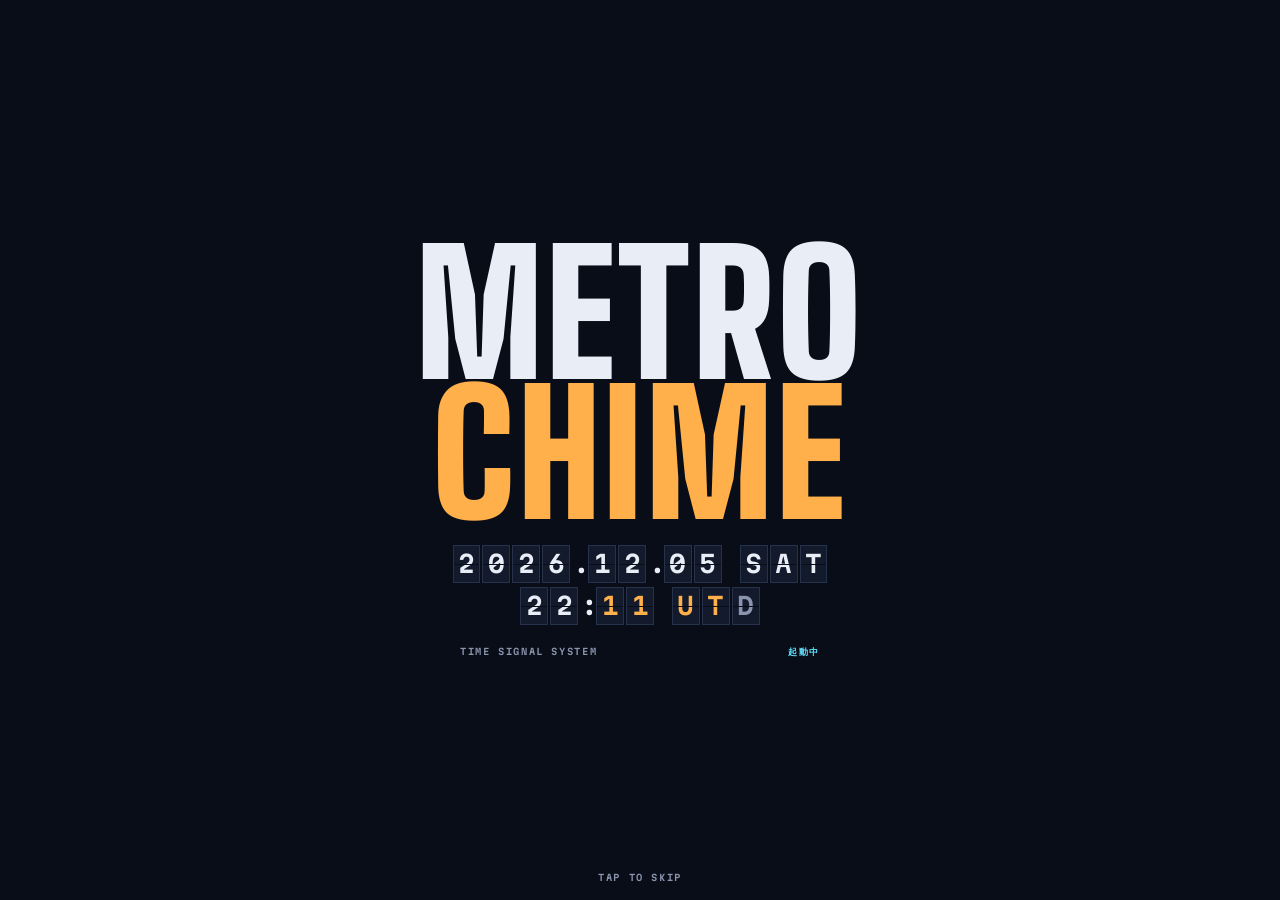
==== commit 6aa9b3f9: "Metro Chime: launch intro animation and rotating background scenes Adds a split-flap style opening s" ====
--- a/metro-chime/index.html
+++ b/metro-chime/index.html
@@ -36,6 +36,8 @@
 
 .strip{display:flex;align-items:center;gap:12px;font:600 10px/1 var(--f-mono);letter-spacing:.14em;color:var(--dim);text-transform:uppercase}
 .strip .zone{color:var(--text)}
+.strip .scene{appearance:none;background:rgba(9,13,24,.6);border:1px solid var(--line);color:var(--signal);font:inherit;letter-spacing:inherit;padding:5px 7px;cursor:pointer;white-space:nowrap}
+.strip .scene:focus-visible{outline:2px solid var(--signal);outline-offset:2px}
 .strip .beat{margin-left:auto;display:flex;gap:4px}
 .strip .beat i{width:7px;height:7px;background:var(--line);transition:background .08s}
 .strip .beat i.on{background:var(--sodium);box-shadow:0 0 10px var(--sodium)}
@@ -124,7 +126,69 @@
 .hud.tl{top:calc(env(safe-area-inset-top,0px) + 16px);left:16px}
 .hud.br{bottom:calc(env(safe-area-inset-bottom,0px) + 16px);right:16px;text-align:right}
 
+/* Launch intro: signal line, colour bands, title slam, split-flap board, then blinds open onto the clock */
+.intro{position:fixed;inset:0;z-index:10;display:grid;place-items:center;overflow:hidden;cursor:pointer}
+.intro[hidden]{display:none}
+.intro .blinds{position:absolute;inset:0;display:flex;flex-direction:column}
+.intro .blinds i{flex:1;background:var(--ink);margin-bottom:-1px}
+.intro.out .blinds i{animation:blindL .7s cubic-bezier(.7,0,.2,1) both;animation-delay:calc(var(--n) * 45ms)}
+.intro.out .blinds i:nth-child(even){animation-name:blindR}
+@keyframes blindL{to{transform:translateX(-101%)}}
+@keyframes blindR{to{transform:translateX(101%)}}
+.intro .line{position:absolute;left:0;right:0;top:50%;height:2px;background:var(--signal);transform:scaleX(0);transform-origin:left;box-shadow:0 0 16px var(--signal)}
+.intro.p1 .line{animation:drawline .45s cubic-bezier(.7,0,.2,1) forwards,lineout .35s .6s ease-in forwards}
+@keyframes drawline{to{transform:scaleX(1)}}
+@keyframes lineout{from{transform:scaleX(1)}to{transform:scaleX(1) scaleY(60);opacity:0}}
+.intro .band{position:absolute;top:-10%;bottom:-10%;left:-40vw;width:26vw;transform:skewX(-14deg)}
+.intro .band.b1{background:var(--sodium)}
+.intro .band.b2{background:var(--tail);width:9vw}
+.intro .band.b3{background:var(--signal);width:4vw}
+.intro.p2 .band{animation:bandrun .8s cubic-bezier(.6,0,.3,1) both}
+.intro.p2 .band.b2{animation-delay:.08s}
+.intro.p2 .band.b3{animation-delay:.14s}
+@keyframes bandrun{from{transform:translateX(0) skewX(-14deg)}to{transform:translateX(190vw) skewX(-14deg)}}
+.intro .stage{position:relative;display:flex;flex-direction:column;align-items:center;gap:22px;width:100%;padding-inline:16px;box-sizing:border-box}
+.intro .title{display:flex;flex-direction:column;align-items:center;font:900 min(27vw,170px)/.82 var(--f-display);letter-spacing:.02em}
+.intro .title b{display:block;font-weight:inherit;opacity:0}
+.intro .title .a{color:var(--text)}
+.intro .title .b{color:var(--sodium)}
+.intro.p2 .title .a{animation:slideL .6s .3s cubic-bezier(.2,.9,.1,1) both}
+.intro.p2 .title .b{animation:slideR .6s .38s cubic-bezier(.2,.9,.1,1) both}
+@keyframes slideL{from{transform:translateX(-60vw) skewX(-20deg);opacity:1}to{transform:none;opacity:1}}
+@keyframes slideR{from{transform:translateX(60vw) skewX(20deg);opacity:1}to{transform:none;opacity:1}}
+.intro .board{display:flex;flex-direction:column;align-items:center;gap:4px;opacity:0;font:600 clamp(14px,4.6vw,24px)/1 var(--f-mono)}
+.intro.p3 .board{opacity:1;transition:opacity .2s}
+.intro .row{display:flex;gap:2px}
+.intro .cell{position:relative;width:1.08em;height:1.5em;display:grid;place-items:center;background:var(--ink-2);border:1px solid var(--line);color:var(--dim)}
+.intro .cell::after{content:"";position:absolute;left:0;right:0;top:50%;height:1px;background:var(--ink)}
+.intro .cell.gap{width:.5em;background:transparent;border-color:transparent}
+.intro .cell.gap::after{display:none}
+.intro .cell.lock{color:var(--text)}
+.intro .cell.lock.hot{color:var(--sodium)}
+.intro .meta{display:flex;justify-content:space-between;width:min(100%,360px);font:600 9px/1 var(--f-mono);letter-spacing:.18em;color:var(--dim);opacity:0}
+.intro.p3 .meta{opacity:1;transition:opacity .3s .2s}
+.intro .meta .stat{color:var(--signal)}
+.intro.out .stage{animation:fadeout .25s both}
+.intro .skip{position:absolute;bottom:calc(env(safe-area-inset-bottom,0px) + 18px);font:600 9px/1 var(--f-mono);letter-spacing:.18em;color:var(--dim)}
+.intro.out .skip{opacity:0}
+
+.app.pre > *{opacity:0}
+.app.enter .strip{animation:fin .5s .05s both}
+.app.enter .weekday{animation:fromL .6s .1s cubic-bezier(.2,.9,.1,1) both}
+.app.enter .clock{animation:fromR .7s .16s cubic-bezier(.2,.9,.1,1) both}
+.app.enter .secs{animation:grow .7s .28s cubic-bezier(.7,0,.2,1) both}
+.app.enter .date{animation:fromL .6s .36s cubic-bezier(.2,.9,.1,1) both}
+.app.enter .facts{animation:fin .6s .46s both}
+.app.enter .dayline{animation:grow .9s .5s cubic-bezier(.7,0,.2,1) both}
+.app.enter .dock{animation:rise .6s .56s cubic-bezier(.2,.9,.1,1) both}
+@keyframes fin{from{opacity:0}to{opacity:1}}
+@keyframes fromL{from{opacity:0;transform:translateX(-40px) skewX(-8deg)}to{opacity:1;transform:none}}
+@keyframes fromR{from{opacity:0;transform:translateX(50px) skewX(-8deg)}to{opacity:1;transform:none}}
+@keyframes grow{from{transform:scaleX(0);transform-origin:left}to{transform:scaleX(1);transform-origin:left}}
+
 @media (prefers-reduced-motion:reduce){
+  .intro{display:none}
+  .app.pre > *{opacity:1}
   .clock .d span.roll,.show.go .main,.show.go .sub,.show.go .bar{animation:none}
   .show.go::before{animation:none}
 }
@@ -141,6 +205,7 @@
   <header class="strip">
     <span class="zone" id="zone">TOKYO</span>
     <span id="utc">UTC+09:00</span>
+    <button class="scene" id="scene" type="button" aria-label="背景を切り替え">01/04 SKYLINE</button>
     <span class="beat" id="beat" aria-hidden="true"><i></i><i></i><i></i><i></i></span>
   </header>
 
@@ -175,6 +240,18 @@
   <div class="hud br" id="hudBr">122 BPM<br>--:--:--</div>
 </div>
 
+<div class="intro" id="intro" aria-hidden="true">
+  <div class="blinds"><i style="--n:0"></i><i style="--n:1"></i><i style="--n:2"></i><i style="--n:3"></i><i style="--n:4"></i><i style="--n:5"></i><i style="--n:6"></i><i style="--n:7"></i></div>
+  <i class="line"></i>
+  <i class="band b1"></i><i class="band b2"></i><i class="band b3"></i>
+  <div class="stage">
+    <div class="title"><b class="a">METRO</b><b class="b">CHIME</b></div>
+    <div class="board" id="board"></div>
+    <div class="meta"><span>TIME SIGNAL SYSTEM</span><span class="stat" id="introStat">起動中</span></div>
+  </div>
+  <span class="skip">TAP TO SKIP</span>
+</div>
+
 <script>
 (() => {
 'use strict';
@@ -225,6 +302,7 @@
 }
 const secTicks = [...secs.children];
 let lastSec = -1, lastMin = -1;
+let onMinute = () => {};
 
 function renderClock(now) {
   const s = now.getSeconds();
@@ -260,7 +338,7 @@
     const z = zoneInfo(now);
     $('#zone').textContent = z.city;
     $('#utc').textContent = z.utc;
-    if (!first) maybeAutoChime(now);
+    if (!first) { maybeAutoChime(now); onMinute(m); }
   }
 }
 
@@ -581,67 +659,345 @@
   renderAuto();
 });
 
-/* ---------- night city canvas ---------- */
+/* ---------- background scenes (rotate every SCENE_EVERY minutes) ---------- */
 const cv = $('#city'), g = cv.getContext('2d');
-let W = 0, H = 0, DPR = 1, layers = [], streaks = [], pulse = 0, level = 0, sky = null;
+let W = 0, H = 0, DPR = 1, pulse = 0, level = 0;
 const beatDots = [...document.querySelectorAll('#beat i')];
-
-function buildLayers() {
-  const defs = [
-    { depth: 0.3, speed: 3,  fill: '#141c31', hMin: 0.30, hMax: 0.58, win: 0.08 },
-    { depth: 0.6, speed: 8,  fill: '#0f1628', hMin: 0.18, hMax: 0.44, win: 0.13 },
-    { depth: 1.0, speed: 16, fill: '#070a13', hMin: 0.08, hMax: 0.28, win: 0.18 },
-  ];
-  layers = defs.map(L => {
-    const lw = Math.ceil(W * 1.3);
-    const c = document.createElement('canvas');
-    c.width = Math.ceil(lw * DPR); c.height = Math.ceil(H * DPR);
-    const x = c.getContext('2d'); x.scale(DPR, DPR);
-    let px = 0;
-    while (px < lw) {
-      const bw = 16 + Math.random() * 56 * L.depth + 12;
-      const bh = H * (L.hMin + Math.random() * (L.hMax - L.hMin));
-      const top = H - bh;
-      x.fillStyle = L.fill; x.fillRect(px, top, bw, bh);
-      if (Math.random() < 0.25) x.fillRect(px + bw / 2 - 1, top - 14 * L.depth - 6, 2, 14 * L.depth + 6);
-      if (Math.random() < 0.3) { x.fillStyle = '#ff4f6a'; x.fillRect(px + bw / 2 - 1.5, top - 14 * L.depth - 8, 3, 3); }
-      const ws = 2 + L.depth * 2, gap = ws + 3 + L.depth * 3;
-      for (let wy = top + 6; wy < H - 4; wy += gap) {
-        for (let wx = px + 4; wx < px + bw - ws - 2; wx += gap * 0.8) {
-          if (Math.random() < L.win) {
-            x.fillStyle = Math.random() < 0.75
-              ? `rgba(255,176,74,${0.2 + Math.random() * 0.5})`
-              : `rgba(95,227,255,${0.18 + Math.random() * 0.4})`;
-            x.fillRect(wx, wy, ws, ws * 1.3);
+const rand = (a, b) => a + Math.random() * (b - a);
+const rgba = (hex, a) => {
+  const n = parseInt(hex.slice(1), 16);
+  return `rgba(${n >> 16},${(n >> 8) & 255},${n & 255},${a})`;
+};
+const C = { sodium: '#ffb04a', signal: '#5fe3ff', tail: '#ff4f6a', green: '#6fdc8c', violet: '#b48cff', text: '#e9edf6', ink: '#090d18' };
+function glowSprite(hex, r) {
+  const c = document.createElement('canvas'); c.width = c.height = r * 2;
+  const x = c.getContext('2d'), gr = x.createRadialGradient(r, r, 0, r, r, r);
+  gr.addColorStop(0, rgba(hex, 0.9)); gr.addColorStop(0.65, rgba(hex, 0.55));
+  gr.addColorStop(0.85, rgba(hex, 0.2)); gr.addColorStop(1, rgba(hex, 0));
+  x.fillStyle = gr; x.fillRect(0, 0, r * 2, r * 2);
+  return c;
+}
+
+// 1. Skyline: parallax buildings and long-exposure traffic
+const skyline = {
+  id: 'SKYLINE',
+  roads: [
+    { y: 0.80, slope: -0.06, dir: 1,  colors: ['#ffe2b0', C.sodium] },
+    { y: 0.88, slope: -0.04, dir: -1, colors: [C.tail, '#ff7a5c'] },
+    { y: 0.95, slope: -0.02, dir: 1,  colors: [C.signal, C.sodium] },
+  ],
+  init() {
+    const defs = [
+      { depth: 0.3, speed: 3,  fill: '#141c31', hMin: 0.30, hMax: 0.58, win: 0.08 },
+      { depth: 0.6, speed: 8,  fill: '#0f1628', hMin: 0.18, hMax: 0.44, win: 0.13 },
+      { depth: 1.0, speed: 16, fill: '#070a13', hMin: 0.08, hMax: 0.28, win: 0.18 },
+    ];
+    this.layers = defs.map(L => {
+      const lw = Math.ceil(W * 1.3);
+      const c = document.createElement('canvas');
+      c.width = Math.ceil(lw * DPR); c.height = Math.ceil(H * DPR);
+      const x = c.getContext('2d'); x.scale(DPR, DPR);
+      let px = 0;
+      while (px < lw) {
+        const bw = 16 + Math.random() * 56 * L.depth + 12;
+        const bh = H * (L.hMin + Math.random() * (L.hMax - L.hMin));
+        const top = H - bh;
+        x.fillStyle = L.fill; x.fillRect(px, top, bw, bh);
+        if (Math.random() < 0.25) x.fillRect(px + bw / 2 - 1, top - 14 * L.depth - 6, 2, 14 * L.depth + 6);
+        if (Math.random() < 0.3) { x.fillStyle = C.tail; x.fillRect(px + bw / 2 - 1.5, top - 14 * L.depth - 8, 3, 3); }
+        const ws = 2 + L.depth * 2, gap = ws + 3 + L.depth * 3;
+        for (let wy = top + 6; wy < H - 4; wy += gap) {
+          for (let wx = px + 4; wx < px + bw - ws - 2; wx += gap * 0.8) {
+            if (Math.random() < L.win) {
+              x.fillStyle = Math.random() < 0.75 ? rgba(C.sodium, 0.2 + Math.random() * 0.5) : rgba(C.signal, 0.18 + Math.random() * 0.4);
+              x.fillRect(wx, wy, ws, ws * 1.3);
+            }
           }
         }
+        px += bw + Math.random() * 3;
       }
-      px += bw + Math.random() * 3;
+      return { ...L, c, lw, off: Math.random() * lw };
+    });
+    this.sky = g.createLinearGradient(0, 0, 0, H);
+    this.sky.addColorStop(0, '#090d18'); this.sky.addColorStop(0.55, '#111633'); this.sky.addColorStop(1, '#2a1c33');
+    this.streaks = [];
+    this.roads.forEach(r => { for (let i = 0; i < 9; i++) this.streaks.push(this.spawn(r, true)); });
+  },
+  spawn(r, anywhere) {
+    return { r, x: anywhere ? Math.random() * W : (r.dir > 0 ? -100 : W + 100),
+      len: 60 + Math.random() * 180, sp: (reduced ? 40 : 220) + Math.random() * 260,
+      w: 1 + Math.random() * 1.8, col: r.colors[Math.random() < 0.7 ? 0 : 1] };
+  },
+  draw(dt) {
+    g.fillStyle = this.sky; g.fillRect(0, 0, W, H);
+    const haze = g.createRadialGradient(W / 2, H, 0, W / 2, H, H * 0.75);
+    haze.addColorStop(0, rgba(C.sodium, 0.16 + pulse * 0.14 + level * 0.2));
+    haze.addColorStop(1, rgba(C.sodium, 0));
+    g.fillStyle = haze; g.fillRect(0, 0, W, H);
+    this.layers.forEach((L, i) => {
+      if (!reduced) L.off = (L.off + L.speed * dt * (1 + level * 2)) % L.lw;
+      const ox = -L.off;
+      g.drawImage(L.c, ox, 0, L.lw, H);
+      g.drawImage(L.c, ox + L.lw, 0, L.lw, H);
+      if (i === 2 && pulse > 0.02) {
+        g.globalCompositeOperation = 'lighter'; g.globalAlpha = pulse * 0.5;
+        g.drawImage(L.c, ox, 0, L.lw, H);
+        g.drawImage(L.c, ox + L.lw, 0, L.lw, H);
+        g.globalCompositeOperation = 'source-over'; g.globalAlpha = 1;
+      }
+    });
+    g.globalCompositeOperation = 'lighter'; g.lineCap = 'round';
+    this.streaks.forEach((s, i) => {
+      const r = s.r;
+      s.x += s.sp * r.dir * dt * (1 + level * 1.5);
+      if ((r.dir > 0 && s.x - s.len > W + 20) || (r.dir < 0 && s.x + s.len < -20)) { this.streaks[i] = this.spawn(r, false); return; }
+      const yAt = x => H * r.y + (x - W / 2) * r.slope;
+      const x2 = s.x - s.len * r.dir;
+      const grad = g.createLinearGradient(s.x, 0, x2, 0);
+      grad.addColorStop(0, s.col); grad.addColorStop(1, 'rgba(0,0,0,0)');
+      g.strokeStyle = grad; g.lineWidth = s.w;
+      g.beginPath(); g.moveTo(s.x, yAt(s.x)); g.lineTo(x2, yAt(x2)); g.stroke();
+    });
+    g.globalCompositeOperation = 'source-over';
+  },
+};
+
+// 2. Rain: out-of-focus city lights behind wet glass
+const rain = {
+  id: 'RAIN',
+  init() {
+    this.bg = g.createLinearGradient(0, 0, 0, H);
+    this.bg.addColorStop(0, '#060c16'); this.bg.addColorStop(0.6, '#0b1824'); this.bg.addColorStop(1, '#1b1426');
+    const cols = [C.sodium, C.tail, C.signal, C.green, '#ffe2b0'];
+    this.sprites = cols.map(c => glowSprite(c, 64));
+    const n = Math.round(W * H / 9000) + 14;
+    this.bokeh = Array.from({ length: n }, () => ({ x: rand(0, W), y: rand(H * 0.12, H), r: rand(14, 60),
+      s: Math.floor(rand(0, cols.length)), a: rand(0.15, 0.5), ph: rand(0, 6.28), vx: rand(-6, 6) }));
+    this.drops = Array.from({ length: 150 }, () => ({ x: rand(-W * 0.2, W), y: rand(0, H), l: rand(10, 30), v: rand(500, 900) }));
+    this.beads = Array.from({ length: 46 }, () => ({ x: rand(0, W), y: rand(0, H), r: rand(1.5, 4.5), v: 0 }));
+  },
+  draw(dt, T) {
+    g.fillStyle = this.bg; g.fillRect(0, 0, W, H);
+    g.globalCompositeOperation = 'lighter';
+    this.bokeh.forEach(b => {
+      if (!reduced) b.x += b.vx * dt;
+      if (b.x < -b.r) b.x = W + b.r; if (b.x > W + b.r) b.x = -b.r;
+      g.globalAlpha = Math.min(1, b.a * (0.75 + 0.25 * Math.sin(T * 0.8 + b.ph)) + pulse * 0.15);
+      g.drawImage(this.sprites[b.s], b.x - b.r, b.y - b.r, b.r * 2, b.r * 2);
+    });
+    g.globalAlpha = 1;
+    g.globalCompositeOperation = 'source-over';
+    g.strokeStyle = 'rgba(180,210,255,.2)'; g.lineWidth = 1;
+    g.beginPath();
+    this.drops.forEach(d => {
+      const sp = reduced ? 0.2 : 1;
+      d.y += d.v * dt * sp; d.x += d.v * dt * 0.15 * sp;
+      if (d.y > H + 30) { d.y = -30; d.x = rand(-W * 0.2, W); }
+      g.moveTo(d.x, d.y); g.lineTo(d.x - d.l * 0.15, d.y - d.l);
+    });
+    g.stroke();
+    g.fillStyle = 'rgba(255,255,255,.06)'; g.strokeStyle = 'rgba(255,255,255,.2)';
+    this.beads.forEach(b => {
+      if (b.v === 0 && !reduced && Math.random() < dt * 0.04) b.v = rand(40, 140);
+      b.y += b.v * dt;
+      if (b.y > H + 10) { b.y = rand(-10, H * 0.5); b.x = rand(0, W); b.v = 0; }
+      g.beginPath(); g.arc(b.x, b.y, b.r, 0, 6.283); g.fill(); g.stroke();
+    });
+  },
+};
+
+// 3. Tunnel: driving through an expressway tunnel under sodium lamps
+const tunnel = {
+  id: 'TUNNEL',
+  init() {
+    this.dist = 0;
+    this.f = Math.max(W * 1.3, H * 0.6);
+    this.cx = W / 2; this.cy = H * 0.46;
+    this.glow = glowSprite(C.sodium, 48);
+    this.red = glowSprite(C.tail, 32);
+  },
+  p(x, y, z) { return [this.cx + x * this.f / z, this.cy + y * this.f / z]; },
+  draw(dt, T) {
+    g.fillStyle = '#05070d'; g.fillRect(0, 0, W, H);
+    const end = g.createRadialGradient(this.cx, this.cy, 0, this.cx, this.cy, Math.max(W, H) * 0.6);
+    end.addColorStop(0, rgba(C.sodium, 0.22 + pulse * 0.1)); end.addColorStop(0.3, rgba(C.sodium, 0.06)); end.addColorStop(1, rgba(C.sodium, 0));
+    g.fillStyle = end; g.fillRect(0, 0, W, H);
+    this.dist += dt * (reduced ? 2 : 11) * (1 + level * 1.5);
+
+    // tunnel edges
+    g.strokeStyle = rgba(C.sodium, 0.1); g.lineWidth = 1;
+    [[-1.6, -1.1], [1.6, -1.1], [-1.6, 1.0], [1.6, 1.0]].forEach(([x, y]) => {
+      const a = this.p(x, y, 40), b = this.p(x, y, 0.3);
+      g.beginPath(); g.moveTo(a[0], a[1]); g.lineTo(b[0], b[1]); g.stroke();
+    });
+
+    g.globalCompositeOperation = 'lighter'; g.lineCap = 'round';
+    // tunnel ring ribs
+    const rs = 3, rph = this.dist % rs;
+    for (let z = rs - rph; z < 36; z += rs) {
+      if (z < 0.5) continue;
+      const a = this.p(-1.6, -1.1, z), b = this.p(1.6, 1.0, z);
+      g.strokeStyle = rgba(C.signal, Math.min(0.22, 0.9 / z)); g.lineWidth = Math.max(1, 3 / z);
+      g.strokeRect(a[0], a[1], b[0] - a[0], b[1] - a[1]);
     }
-    return { ...L, c, lw, off: Math.random() * lw };
-  });
-  sky = g.createLinearGradient(0, 0, 0, H);
-  sky.addColorStop(0, '#090d18'); sky.addColorStop(0.55, '#111633'); sky.addColorStop(1, '#2a1c33');
-}
-
-const roads = [
-  { y: 0.80, slope: -0.06, dir: 1,  colors: ['#ffe2b0', '#ffb04a'] },
-  { y: 0.88, slope: -0.04, dir: -1, colors: ['#ff4f6a', '#ff7a5c'] },
-  { y: 0.95, slope: -0.02, dir: 1,  colors: ['#5fe3ff', '#ffb04a'] },
-];
-function spawnStreak(r, anywhere) {
-  return { r, x: anywhere ? Math.random() * W : (r.dir > 0 ? -100 : W + 100),
-    len: 60 + Math.random() * 180, sp: (reduced ? 40 : 220) + Math.random() * 260,
-    w: 1 + Math.random() * 1.8, col: r.colors[Math.random() < 0.7 ? 0 : 1] };
+    // ceiling lamps
+    const sp = 1.2, ph = this.dist % sp;
+    for (let z = sp - ph; z < 40; z += sp) {
+      if (z < 0.35) continue;
+      const a = Math.min(1, 4 / z) * (0.8 + pulse * 0.2);
+      [-1.15, 1.15].forEach(x => {
+        const p1 = this.p(x, -1.05, z), p2 = this.p(x, -1.05, z + 0.7);
+        g.strokeStyle = rgba(C.sodium, a); g.lineWidth = Math.max(1.5, 9 / z);
+        g.beginPath(); g.moveTo(p1[0], p1[1]); g.lineTo(p2[0], p2[1]); g.stroke();
+        if (z < 4) { const r = 60 / z; g.globalAlpha = a * 0.6; g.drawImage(this.glow, p1[0] - r, p1[1] - r, r * 2, r * 2); g.globalAlpha = 1; }
+      });
+    }
+    // lane markings
+    const ls = 3.5, lph = this.dist % ls;
+    for (let z = ls - lph; z < 30; z += ls) {
+      if (z < 0.4) continue;
+      [-0.55, 0.55].forEach(x => {
+        const p1 = this.p(x, 1, z), p2 = this.p(x, 1, z + 1.2);
+        g.strokeStyle = rgba(C.text, Math.min(0.7, 1.4 / z)); g.lineWidth = Math.max(1, 5 / z);
+        g.beginPath(); g.moveTo(p1[0], p1[1]); g.lineTo(p2[0], p2[1]); g.stroke();
+      });
+    }
+    // green emergency exit signs on the left wall
+    const es = 17, eph = (this.dist + 6) % es;
+    for (let z = es - eph; z < 40; z += es) {
+      if (z < 0.5) continue;
+      const q = this.p(-1.6, -0.25, z), s = 60 / z;
+      g.fillStyle = rgba(C.green, Math.min(0.9, 3 / z)); g.fillRect(q[0], q[1], s * 0.9, s * 0.45);
+    }
+    // the car ahead
+    const cz = 9 + Math.sin(T * 0.35) * 2.5;
+    [-0.28, 0.28].forEach(x => {
+      const q = this.p(x, 0.72, cz), r = 26 + pulse * 10;
+      g.drawImage(this.red, q[0] - r, q[1] - r, r * 2, r * 2);
+    });
+    g.globalCompositeOperation = 'source-over';
+  },
+};
+
+// 4. Metro map: lines draw themselves in, then trains run along them
+const metro = {
+  id: 'METRO',
+  init() {
+    this.cell = Math.max(28, Math.min(W, H) / 11);
+    this.born = performance.now() / 1000;
+    const cols = [C.signal, C.sodium, C.tail, C.green, C.violet];
+    const letters = ['S', 'G', 'T', 'N', 'V'];
+    this.lines = cols.map((c, i) => this.makeLine(c, letters[i], i));
+    this.sprites = {};
+    cols.forEach(c => { this.sprites[c] = glowSprite(c, 24); });
+  },
+  makeLine(color, letter, i) {
+    const cs = this.cell, cols = Math.ceil(W / cs), rows = Math.ceil(H / cs);
+    const D = [[1, 0], [1, 1], [0, 1], [-1, 1], [-1, 0], [-1, -1], [0, -1], [1, -1]];
+    let x, y, d;
+    if (i % 2 === 0) { x = -1; y = Math.floor(rand(2, rows - 2)); d = 0; }
+    else { x = Math.floor(rand(1, cols - 1)); y = -1; d = 2; }
+    const pts = [[x * cs, y * cs]], stations = [];
+    for (let guard = 0; guard < 40; guard++) {
+      const n = Math.floor(rand(2, 6));
+      x += D[d][0] * n; y += D[d][1] * n;
+      pts.push([x * cs, y * cs]);
+      if (x < -1 || y < -1 || x > cols + 1 || y > rows + 1) break;
+      stations.push(pts.length - 1);
+      const turn = Math.random();
+      if (turn < 0.35) d = (d + 1) % 8; else if (turn < 0.7) d = (d + 7) % 8;
+      // keep heading across the screen, never back toward the start edge
+      if (i % 2 === 0 && D[d][0] < 0) d = 0;
+      if (i % 2 === 1 && D[d][1] < 0) d = 2;
+    }
+    const cum = [0];
+    for (let k = 1; k < pts.length; k++) cum.push(cum[k - 1] + Math.hypot(pts[k][0] - pts[k - 1][0], pts[k][1] - pts[k - 1][1]));
+    return { color, letter, pts, cum, total: cum[cum.length - 1], stations, delay: i * 0.3 };
+  },
+  at(L, s) {
+    let k = 1; while (k < L.cum.length - 1 && L.cum[k] < s) k++;
+    const a = L.pts[k - 1], b = L.pts[k], seg = L.cum[k] - L.cum[k - 1] || 1, f = (s - L.cum[k - 1]) / seg;
+    return [a[0] + (b[0] - a[0]) * f, a[1] + (b[1] - a[1]) * f, k];
+  },
+  draw(dt, T) {
+    const cs = this.cell, age = T - this.born;
+    g.fillStyle = '#0a0f1c'; g.fillRect(0, 0, W, H);
+    g.strokeStyle = rgba(C.signal, 0.05); g.lineWidth = 1;
+    g.beginPath();
+    for (let x = 0; x < W; x += cs) { g.moveTo(x + 0.5, 0); g.lineTo(x + 0.5, H); }
+    for (let y = 0; y < H; y += cs) { g.moveTo(0, y + 0.5); g.lineTo(W, y + 0.5); }
+    g.stroke();
+    g.lineJoin = 'round'; g.lineCap = 'round';
+    this.lines.forEach(L => {
+      const prog = reduced ? 1 : Math.max(0, Math.min(1, (age - L.delay) / 2.4));
+      const len = L.total * (1 - Math.pow(1 - prog, 3));
+      if (len <= 0) return;
+      const end = this.at(L, len);
+      g.strokeStyle = L.color; g.lineWidth = cs * 0.17;
+      g.beginPath(); g.moveTo(L.pts[0][0], L.pts[0][1]);
+      for (let k = 1; k < end[2]; k++) g.lineTo(L.pts[k][0], L.pts[k][1]);
+      g.lineTo(end[0], end[1]); g.stroke();
+      const r = cs * 0.15 + pulse * 2;
+      L.stations.forEach(si => {
+        if (L.cum[si] > len) return;
+        const p = L.pts[si];
+        g.fillStyle = C.text; g.strokeStyle = C.ink; g.lineWidth = 3;
+        g.beginPath(); g.arc(p[0], p[1], r, 0, 6.283); g.fill(); g.stroke();
+      });
+      if (prog >= 1) {
+        // trains: glowing cars running along the finished line
+        g.globalCompositeOperation = 'lighter';
+        for (let n = 0; n < 2; n++) {
+          const s = ((T * cs * 1.8 + n * L.total / 2 + L.delay * 400) % L.total);
+          const q = this.at(L, s), rr = 14 + pulse * 6;
+          g.drawImage(this.sprites[L.color], q[0] - rr, q[1] - rr, rr * 2, rr * 2);
+        }
+        g.globalCompositeOperation = 'source-over';
+      }
+      // line badge where the line enters the screen
+      const b = this.at(L, Math.min(len, cs * 1.6));
+      g.fillStyle = C.ink; g.strokeStyle = L.color; g.lineWidth = 3;
+      g.beginPath(); g.arc(b[0], b[1], cs * 0.32, 0, 6.283); g.fill(); g.stroke();
+      g.fillStyle = C.text; g.font = `800 ${Math.round(cs * 0.34)}px "Big Shoulders Display", sans-serif`;
+      g.textAlign = 'center'; g.textBaseline = 'middle';
+      g.fillText(L.letter, b[0], b[1] + 1);
+    });
+  },
+};
+
+const SCENES = [skyline, rain, tunnel, metro];
+const SCENE_EVERY = 2; // minutes
+const TRANS = 1.3;     // seconds for the diagonal wipe
+let sceneIdx = 0, prevIdx = -1, transStart = 0;
+try { const s = +localStorage.getItem('metroChime.scene'); if (s >= 0 && s < SCENES.length) sceneIdx = s; } catch (e) {}
+
+function renderSceneLabel() {
+  $('#scene').textContent = `${pad2(sceneIdx + 1)}/${pad2(SCENES.length)} ${SCENES[sceneIdx].id}`;
+}
+function nextScene() {
+  prevIdx = sceneIdx;
+  sceneIdx = (sceneIdx + 1) % SCENES.length;
+  SCENES[sceneIdx].ready = false;
+  transStart = performance.now() / 1000;
+  try { localStorage.setItem('metroChime.scene', sceneIdx); } catch (e) {}
+  renderSceneLabel();
+}
+onMinute = (m) => { if (m % SCENE_EVERY === 0) nextScene(); };
+$('#scene').addEventListener('click', nextScene);
+renderSceneLabel();
+
+function drawScene(s, dt, T) {
+  if (!s.ready) { s.init(); s.ready = true; }
+  g.globalCompositeOperation = 'source-over'; g.globalAlpha = 1;
+  s.draw(dt, T);
+  g.globalCompositeOperation = 'source-over'; g.globalAlpha = 1;
 }
 function resize() {
   DPR = Math.min(2, window.devicePixelRatio || 1);
   W = innerWidth; H = innerHeight;
   cv.width = Math.ceil(W * DPR); cv.height = Math.ceil(H * DPR);
   g.setTransform(DPR, 0, 0, DPR, 0, 0);
-  buildLayers();
-  streaks = [];
-  roads.forEach(r => { for (let i = 0; i < 9; i++) streaks.push(spawnStreak(r, true)); });
+  SCENES.forEach(s => { s.ready = false; });
 }
 addEventListener('resize', resize);
 resize();
@@ -649,6 +1005,7 @@
 let last = performance.now();
 function frame(nowMs) {
   const dt = Math.min(0.05, (nowMs - last) / 1000); last = nowMs;
+  const T = nowMs / 1000;
   renderClock(new Date());
 
   if (ctx && playing) {
@@ -667,45 +1024,23 @@
   }
   pulse *= Math.pow(0.02, dt);
 
-  g.globalCompositeOperation = 'source-over';
-  g.fillStyle = sky; g.fillRect(0, 0, W, H);
-  // light pollution haze that breathes with the kick
-  const haze = g.createRadialGradient(W / 2, H, 0, W / 2, H, H * 0.75);
-  haze.addColorStop(0, `rgba(255,176,74,${0.16 + pulse * 0.14 + level * 0.2})`);
-  haze.addColorStop(1, 'rgba(255,176,74,0)');
-  g.fillStyle = haze; g.fillRect(0, 0, W, H);
-
-  layers.forEach((L, i) => {
-    if (!reduced) L.off = (L.off + L.speed * dt * (1 + level * 2)) % L.lw;
-    const ox = -L.off;
-    g.globalAlpha = 1;
-    g.drawImage(L.c, ox, 0, L.lw, H);
-    g.drawImage(L.c, ox + L.lw, 0, L.lw, H);
-    if (i === 2) {
-      g.globalCompositeOperation = 'lighter';
-      g.globalAlpha = pulse * 0.5;
-      g.drawImage(L.c, ox, 0, L.lw, H);
-      g.drawImage(L.c, ox + L.lw, 0, L.lw, H);
-      g.globalCompositeOperation = 'source-over';
-      g.globalAlpha = 1;
-    }
-  });
-
-  // long-exposure traffic trails
-  g.globalCompositeOperation = 'lighter';
-  g.lineCap = 'round';
-  streaks.forEach((s, i) => {
-    const r = s.r;
-    s.x += s.sp * r.dir * dt * (1 + level * 1.5);
-    if ((r.dir > 0 && s.x - s.len > W + 20) || (r.dir < 0 && s.x + s.len < -20)) { streaks[i] = spawnStreak(r, false); return; }
-    const yAt = x => H * r.y + (x - W / 2) * r.slope;
-    const x2 = s.x - s.len * r.dir;
-    const grad = g.createLinearGradient(s.x, 0, x2, 0);
-    grad.addColorStop(0, s.col); grad.addColorStop(1, 'rgba(0,0,0,0)');
-    g.strokeStyle = grad; g.lineWidth = s.w;
-    g.beginPath(); g.moveTo(s.x, yAt(s.x)); g.lineTo(x2, yAt(x2)); g.stroke();
-  });
-  g.globalCompositeOperation = 'source-over';
+  const k = prevIdx >= 0 ? Math.min(1, (T - transStart) / TRANS) : 1;
+  if (k < 1) {
+    drawScene(SCENES[prevIdx], dt, T);
+    const e = k < 0.5 ? 4 * k * k * k : 1 - Math.pow(-2 * k + 2, 3) / 2;
+    const slant = H * 0.4, ex = e * (W + slant);
+    g.save();
+    g.beginPath(); g.moveTo(0, 0); g.lineTo(ex, 0); g.lineTo(ex - slant, H); g.lineTo(0, H); g.closePath(); g.clip();
+    drawScene(SCENES[sceneIdx], dt, T);
+    g.restore();
+    g.lineWidth = 10; g.strokeStyle = C.sodium;
+    g.beginPath(); g.moveTo(ex - 14, 0); g.lineTo(ex - 14 - slant, H); g.stroke();
+    g.lineWidth = 3; g.strokeStyle = C.signal;
+    g.beginPath(); g.moveTo(ex, 0); g.lineTo(ex - slant, H); g.stroke();
+  } else {
+    prevIdx = -1;
+    drawScene(SCENES[sceneIdx], dt, T);
+  }
 
   // dim the upper area so the clock stays readable
   const veil = g.createLinearGradient(0, 0, 0, H);
@@ -716,6 +1051,68 @@
 }
 requestAnimationFrame(frame);
 
+/* ---------- launch intro ---------- */
+(function intro() {
+  const el = $('#intro'), app = $('.app');
+  if (reduced) { el.hidden = true; return; }
+  app.classList.add('pre');
+  const timers = [];
+  const later = (ms, fn) => timers.push(setTimeout(fn, ms));
+  let done = false;
+  function finish() {
+    if (done) return;
+    done = true;
+    timers.forEach(clearTimeout);
+    clearInterval(spin);
+    el.classList.add('p3', 'out');
+    app.classList.remove('pre'); app.classList.add('enter');
+    digitEls.forEach(d => { d.classList.remove('roll'); void d.offsetWidth; d.classList.add('roll'); });
+    setTimeout(() => { el.hidden = true; }, 1200);
+  }
+  el.addEventListener('click', finish);
+
+  // split-flap board: date + weekday on top, time + zone below
+  const d = new Date(), z = zoneInfo(d);
+  const rows = [
+    `${d.getFullYear()}.${pad2(d.getMonth() + 1)}.${pad2(d.getDate())} ${WD_EN[d.getDay()].slice(0, 3)}`,
+    `${pad2(d.getHours())}:${pad2(d.getMinutes())} ${z.short.slice(0, 5)}`,
+  ];
+  const board = $('#board'), cells = [];
+  rows.forEach(text => {
+    const row = document.createElement('div'); row.className = 'row';
+    [...text].forEach(ch => {
+      const c = document.createElement('span');
+      const kind = /\d/.test(ch) ? 'd' : /[A-Z]/.test(ch) ? 'a' : 'g';
+      c.className = 'cell' + (kind === 'g' ? ' gap lock' : '');
+      c.textContent = kind === 'g' ? ch.trim() : '';
+      row.appendChild(c);
+      if (kind !== 'g') cells.push({ c, ch, kind });
+    });
+    board.appendChild(row);
+  });
+  const POOL = { d: '0123456789', a: 'ABCDEFGHIJKLMNOPQRSTUVWXYZ' };
+  let spin = null, t0 = 0;
+  function startBoard() {
+    t0 = performance.now();
+    spin = setInterval(() => {
+      const el2 = performance.now() - t0;
+      let left = 0;
+      cells.forEach((o, i) => {
+        if (o.locked) return;
+        if (el2 > 450 + i * 70) {
+          o.locked = true; o.c.textContent = o.ch; o.c.classList.add('lock', 'hot');
+          setTimeout(() => o.c.classList.remove('hot'), 260);
+        } else { left++; const p = POOL[o.kind]; o.c.textContent = p[Math.floor(Math.random() * p.length)]; }
+      });
+      if (!left) { clearInterval(spin); $('#introStat').textContent = 'READY'; later(550, finish); }
+    }, 55);
+  }
+  later(30, () => el.classList.add('p1'));
+  later(420, () => el.classList.add('p2'));
+  later(1100, () => { el.classList.add('p3'); startBoard(); });
+  later(6000, finish); // safety net
+})();
+
 if ('serviceWorker' in navigator && location.protocol === 'https:' && window.top === window.self) {
   navigator.serviceWorker.register('sw.js').catch(() => {});
 }
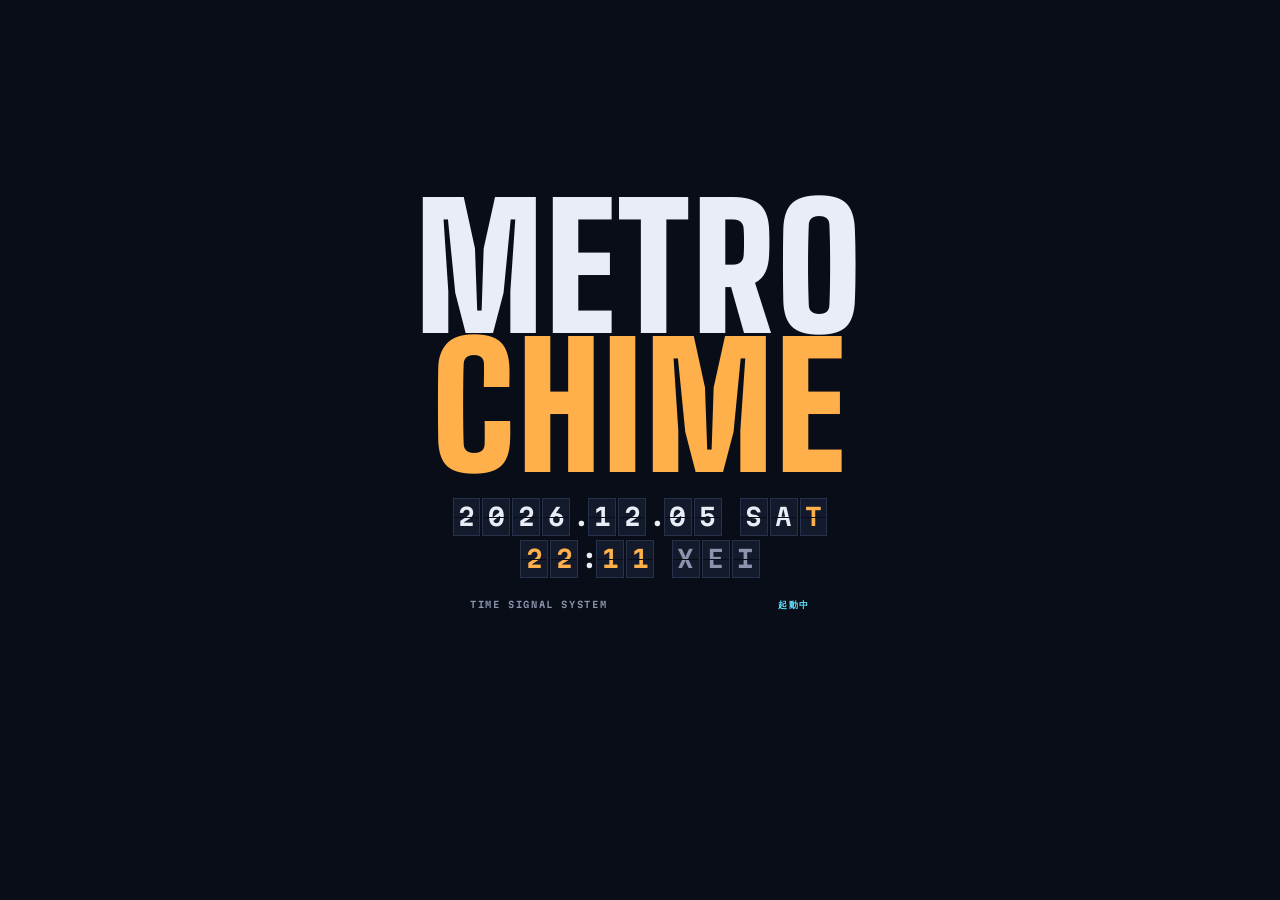
==== commit da10a812: "Metro Chime: start the time signal from the launch intro The intro now ends on TAP TO START; that ta" ====
--- a/metro-chime/index.html
+++ b/metro-chime/index.html
@@ -148,7 +148,7 @@
 .intro.p2 .band.b3{animation-delay:.14s}
 @keyframes bandrun{from{transform:translateX(0) skewX(-14deg)}to{transform:translateX(190vw) skewX(-14deg)}}
 .intro .stage{position:relative;display:flex;flex-direction:column;align-items:center;gap:22px;width:100%;padding-inline:16px;box-sizing:border-box}
-.intro .title{display:flex;flex-direction:column;align-items:center;font:900 min(27vw,170px)/.82 var(--f-display);letter-spacing:.02em}
+.intro .title{display:flex;flex-direction:column;align-items:center;font:900 min(24vw,170px)/.82 var(--f-display);letter-spacing:.02em}
 .intro .title b{display:block;font-weight:inherit;opacity:0}
 .intro .title .a{color:var(--text)}
 .intro .title .b{color:var(--sodium)}
@@ -165,11 +165,18 @@
 .intro .cell.gap::after{display:none}
 .intro .cell.lock{color:var(--text)}
 .intro .cell.lock.hot{color:var(--sodium)}
-.intro .meta{display:flex;justify-content:space-between;width:min(100%,360px);font:600 9px/1 var(--f-mono);letter-spacing:.18em;color:var(--dim);opacity:0}
+.intro .meta{display:flex;justify-content:space-between;gap:12px;width:100%;max-width:340px;box-sizing:border-box;font:600 9px/1 var(--f-mono);letter-spacing:.18em;color:var(--dim);opacity:0}
 .intro.p3 .meta{opacity:1;transition:opacity .3s .2s}
 .intro .meta .stat{color:var(--signal)}
 .intro.out .stage{animation:fadeout .25s both}
-.intro .skip{position:absolute;bottom:calc(env(safe-area-inset-bottom,0px) + 18px);font:600 9px/1 var(--f-mono);letter-spacing:.18em;color:var(--dim)}
+.intro .tapgo{display:flex;flex-direction:column;align-items:center;gap:10px;opacity:0;font:800 clamp(28px,9vw,48px)/1 var(--f-display);letter-spacing:.14em;color:var(--sodium)}
+.intro .tapgo span{font:700 13px/1 var(--f-jp);letter-spacing:.22em;color:var(--text)}
+.intro.ready .tapgo{opacity:1;animation:blink 1.4s ease-in-out infinite}
+@keyframes blink{50%{opacity:.35}}
+.intro .skip{position:absolute;bottom:calc(env(safe-area-inset-bottom,0px) + 18px);appearance:none;background:transparent;border:1px solid var(--line);
+  color:var(--dim);font:500 12px/1 var(--f-jp);letter-spacing:.12em;padding:11px 16px;cursor:pointer;opacity:0;transition:opacity .3s}
+.intro.ready .skip{opacity:1}
+.intro .skip:focus-visible{outline:2px solid var(--signal);outline-offset:2px}
 .intro.out .skip{opacity:0}
 
 .app.pre > *{opacity:0}
@@ -240,7 +247,7 @@
   <div class="hud br" id="hudBr">122 BPM<br>--:--:--</div>
 </div>
 
-<div class="intro" id="intro" aria-hidden="true">
+<div class="intro" id="intro" role="button" aria-label="タップで時報スタート">
   <div class="blinds"><i style="--n:0"></i><i style="--n:1"></i><i style="--n:2"></i><i style="--n:3"></i><i style="--n:4"></i><i style="--n:5"></i><i style="--n:6"></i><i style="--n:7"></i></div>
   <i class="line"></i>
   <i class="band b1"></i><i class="band b2"></i><i class="band b3"></i>
@@ -248,8 +255,9 @@
     <div class="title"><b class="a">METRO</b><b class="b">CHIME</b></div>
     <div class="board" id="board"></div>
     <div class="meta"><span>TIME SIGNAL SYSTEM</span><span class="stat" id="introStat">起動中</span></div>
+    <div class="tapgo">TAP TO START<span>タップで時報スタート</span></div>
   </div>
-  <span class="skip">TAP TO SKIP</span>
+  <button class="skip" id="introSkip" type="button">時計だけ表示</button>
 </div>
 
 <script>
@@ -1069,7 +1077,28 @@
     digitEls.forEach(d => { d.classList.remove('roll'); void d.offsetWidth; d.classList.add('roll'); });
     setTimeout(() => { el.hidden = true; }, 1200);
   }
-  el.addEventListener('click', finish);
+  // iOS only plays sound after a tap, so the intro ends on "TAP TO START" and that tap starts the time signal
+  let ready = false;
+  el.addEventListener('click', () => {
+    if (done) return;
+    if (!ready) { lockAll(); return; }
+    unlock();
+    finish();
+    announce();
+  });
+  $('#introSkip').addEventListener('click', e => { e.stopPropagation(); finish(); });
+  function setReady() {
+    ready = true;
+    $('#introStat').textContent = 'READY';
+    el.classList.add('ready');
+  }
+  function lockAll() {
+    if (ready) return;
+    clearInterval(spin);
+    el.classList.add('p1', 'p2', 'p3');
+    cells.forEach(o => { o.locked = true; o.c.textContent = o.ch; o.c.classList.add('lock'); });
+    setReady();
+  }
 
   // split-flap board: date + weekday on top, time + zone below
   const d = new Date(), z = zoneInfo(d);
@@ -1104,13 +1133,13 @@
           setTimeout(() => o.c.classList.remove('hot'), 260);
         } else { left++; const p = POOL[o.kind]; o.c.textContent = p[Math.floor(Math.random() * p.length)]; }
       });
-      if (!left) { clearInterval(spin); $('#introStat').textContent = 'READY'; later(550, finish); }
+      if (!left) { clearInterval(spin); setReady(); }
     }, 55);
   }
   later(30, () => el.classList.add('p1'));
   later(420, () => el.classList.add('p2'));
   later(1100, () => { el.classList.add('p3'); startBoard(); });
-  later(6000, finish); // safety net
+  later(6000, lockAll); // safety net
 })();
 
 if ('serviceWorker' in navigator && location.protocol === 'https:' && window.top === window.self) {
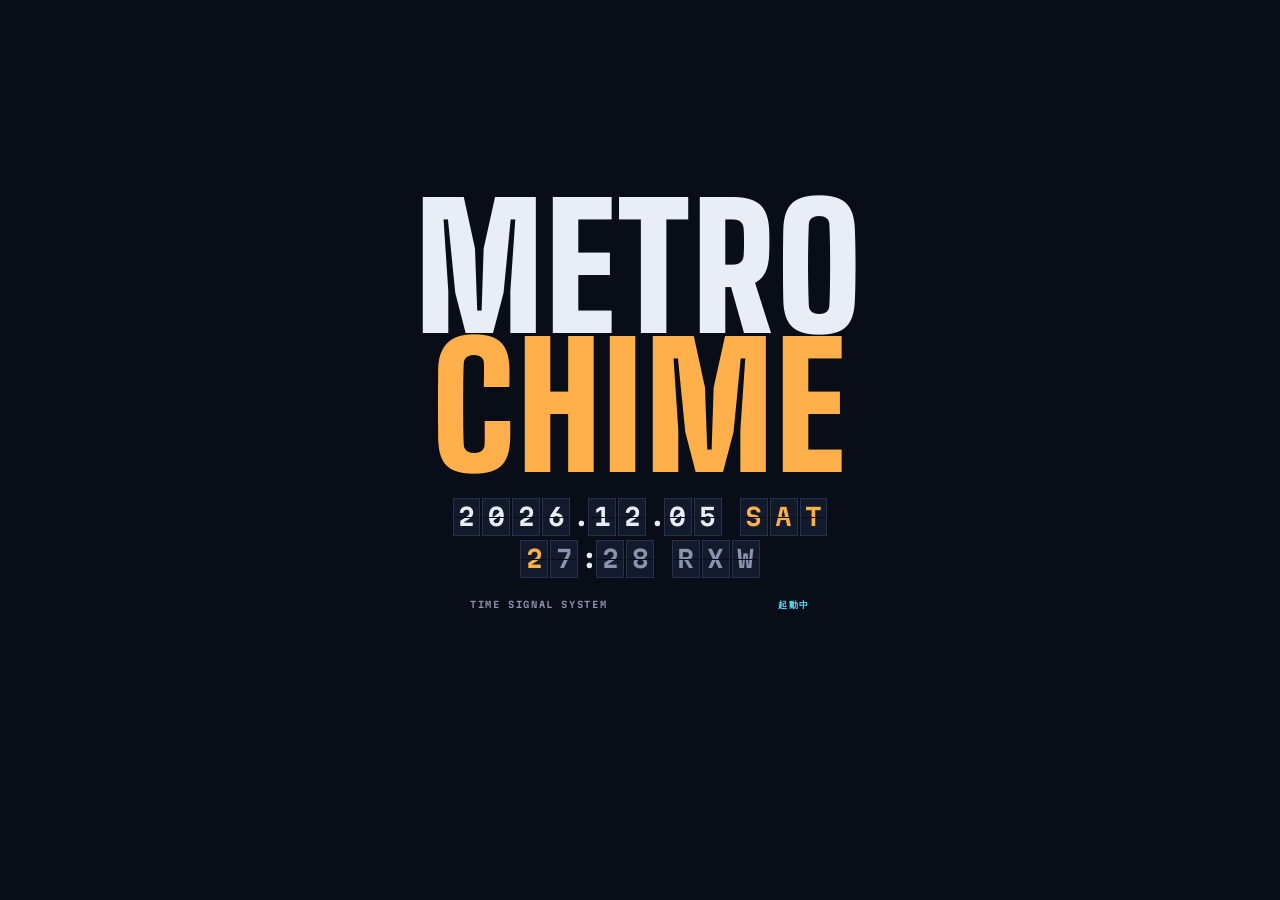
==== commit db52e1fb: "Metro Chime: launch time signal starts immediately without count-in Co-Authored-By: Claude Opus 5.5 " ====
--- a/metro-chime/index.html
+++ b/metro-chime/index.html
@@ -353,7 +353,7 @@
 /* ---------- audio engine (all synthesized, no samples) ---------- */
 const BPM = 122, SPB = 60 / BPM, STEP = SPB / 4, BAR = STEP * 16;
 let ctx = null, master, duck, verbIn, delayIn, noiseBuf, analyser, fft;
-let playing = false, bgmOn = false, curStep = 0, firstStep = 0, nextTime = 0, timer = null;
+let playing = false, bgmOn = false, curStep = 0, firstStep = 0, nextTime = 0, startTime = 0, timer = null;
 const vis = [];
 
 function initAudio() {
@@ -500,7 +500,7 @@
   if (playing) return;
   playing = true;
   firstStep = curStep = fromStep;
-  nextTime = ctx.currentTime + 0.06;
+  nextTime = startTime = ctx.currentTime + 0.06;
   master.gain.cancelScheduledValues(ctx.currentTime);
   master.gain.setValueAtTime(0.9, ctx.currentTime);
   scheduler();
@@ -580,27 +580,30 @@
   } catch (e) { setTimeout(fin, BAR * 2000); }
 }
 
-function announce() {
+function announce({ countIn = true } = {}) {
   if (busy) return;
   unlock();
   busy = true;
   const fresh = !playing;
   if (fresh) startMusic(16);
 
-  // start on the next bar line; the first bar is a 4-3-2-1 count-in
+  // start on the next bar line; with countIn the first bar is a 4-3-2-1 count-in
   let t0 = nextTime + ((16 - (curStep % 16)) % 16) * STEP;
-  if (t0 - ctx.currentTime < 0.15) t0 += BAR;
-  const t1 = t0 + BAR;
+  if (fresh && !countIn) t0 = startTime; // music was started just now: begin on its very first beat
+  else if (t0 - ctx.currentTime < (countIn ? 0.15 : 0.03)) t0 += BAR;
+  const t1 = countIn ? t0 + BAR : t0;
   const d = new Date(Date.now() + (t1 - ctx.currentTime) * 1000);
   const z = zoneInfo(d);
   const hm = `${pad2(d.getHours())}:${pad2(d.getMinutes())}`;
   const wd = d.getDay(), y = d.getFullYear();
 
-  riser(t0, BAR);
-  for (let b = 0; b < 4; b++) {
-    const tb = t0 + b * SPB;
-    bell(tb, 81, 0.07);
-    at(tb, () => card('count', String(4 - b), 'STAND BY'));
+  if (countIn) {
+    riser(t0, BAR);
+    for (let b = 0; b < 4; b++) {
+      const tb = t0 + b * SPB;
+      bell(tb, 81, 0.07);
+      at(tb, () => card('count', String(4 - b), 'STAND BY'));
+    }
   }
   const seq = [
     { v: 'ink',     m: 'TODAY',  s: '本日は', beats: 1, n: 76 },
@@ -651,7 +654,7 @@
 }
 renderAuto();
 
-$('#announce').addEventListener('click', announce);
+$('#announce').addEventListener('click', () => announce());
 $('#bgm').addEventListener('click', () => {
   unlock();
   bgmOn = !bgmOn;
@@ -1084,7 +1087,7 @@
     if (!ready) { lockAll(); return; }
     unlock();
     finish();
-    announce();
+    announce({ countIn: false });
   });
   $('#introSkip').addEventListener('click', e => { e.stopPropagation(); finish(); });
   function setReady() {
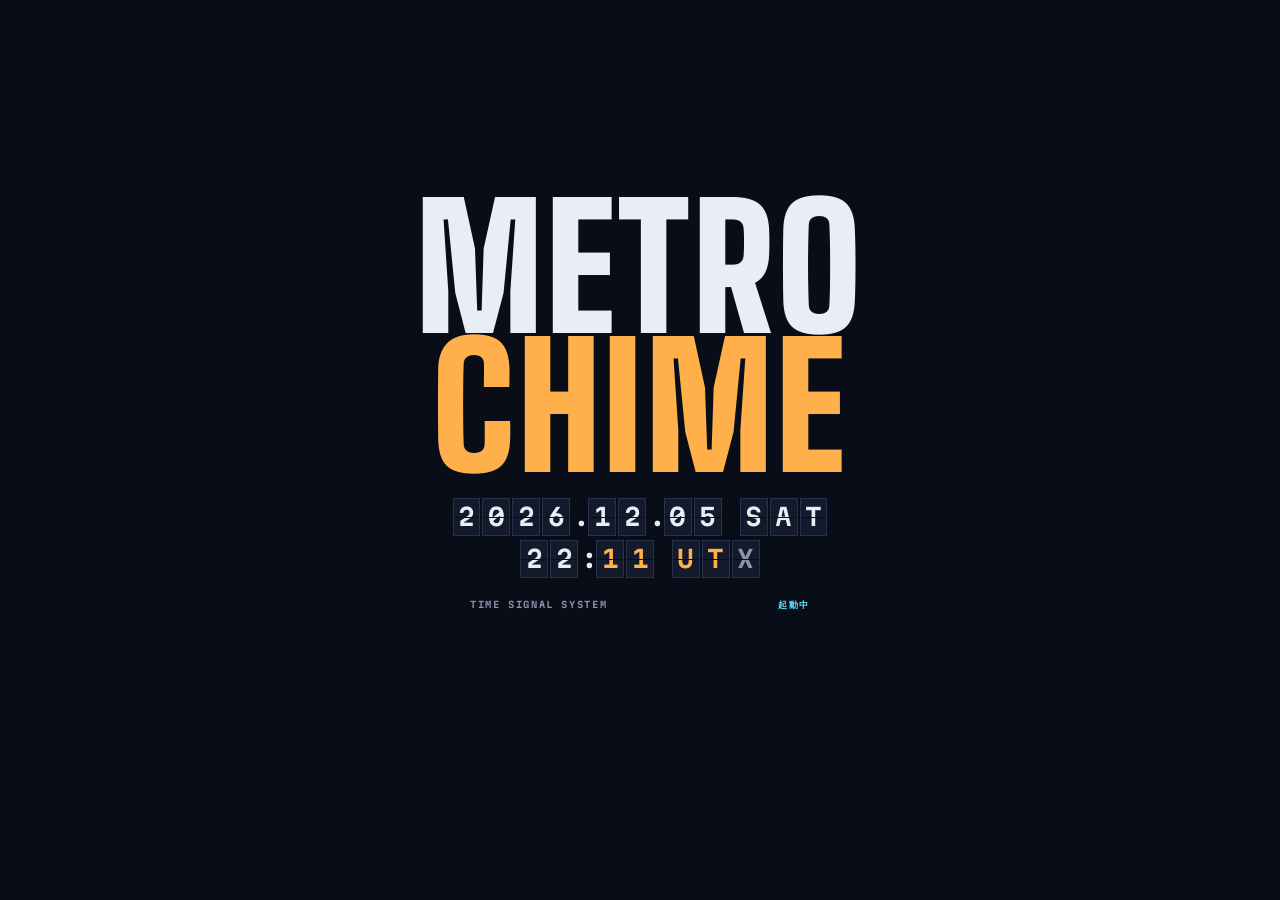
==== commit d9c2f829: "Metro Chime: hide the clock face while a time signal plays Only the background scene stays behind th" ====
--- a/metro-chime/index.html
+++ b/metro-chime/index.html
@@ -94,15 +94,18 @@
 .hint{grid-column:1/-1;margin:2px 0 0;font:500 11px/1.5 var(--f-jp);color:var(--dim)}
 
 /* Announcement overlay: one card per beat */
-.show{position:fixed;inset:0;z-index:5;display:grid;place-items:center;overflow:hidden;--bg:rgba(9,13,24,.96);--fg:var(--text);--sub:var(--dim)}
+/* while a time signal plays only the background scene stays behind the cards */
+.app{transition:opacity .35s ease}
+body.showing .app{opacity:0;pointer-events:none}
+.show{position:fixed;inset:0;z-index:5;display:grid;place-items:center;overflow:hidden;--bg:rgba(9,13,24,.5);--fg:var(--text);--sub:var(--dim)}
 .show::before{content:"";position:absolute;inset:0;background:var(--bg);transform-origin:left center}
 .show.go::before{animation:wipe .34s cubic-bezier(.7,0,.2,1) both}
 @keyframes wipe{from{transform:scaleX(0)}to{transform:scaleX(1)}}
 .show[data-v="sodium"]{--bg:var(--sodium);--fg:var(--ink);--sub:rgba(9,13,24,.7)}
 .show[data-v="signal"]{--bg:var(--signal);--fg:var(--ink);--sub:rgba(9,13,24,.7)}
 .show[data-v="tail"]{--bg:var(--tail);--fg:var(--ink);--sub:rgba(9,13,24,.7)}
-.show[data-v="count"]{--bg:rgba(9,13,24,.82);--fg:var(--sodium)}
-.show[data-v="outline"]{--bg:rgba(9,13,24,.92);--fg:transparent;--sub:var(--signal)}
+.show[data-v="count"]{--bg:rgba(9,13,24,.3);--fg:var(--sodium)}
+.show[data-v="outline"]{--bg:rgba(9,13,24,.45);--fg:transparent;--sub:var(--signal)}
 .show[data-v="outline"] .main{-webkit-text-stroke:2px var(--signal)}
 .show[hidden]{display:none}
 .show.out{animation:fadeout .6s ease both}
@@ -548,6 +551,7 @@
 
 function card(v, main, sub) {
   show.hidden = false;
+  document.body.classList.add('showing');
   show.classList.remove('out', 'go');
   show.dataset.v = v;
   cardMain.textContent = main;
@@ -558,6 +562,7 @@
 }
 function closeShow() {
   show.classList.add('out');
+  document.body.classList.remove('showing');
   setTimeout(() => { show.hidden = true; show.classList.remove('out', 'go'); }, 600);
 }
 function at(t, fn) {
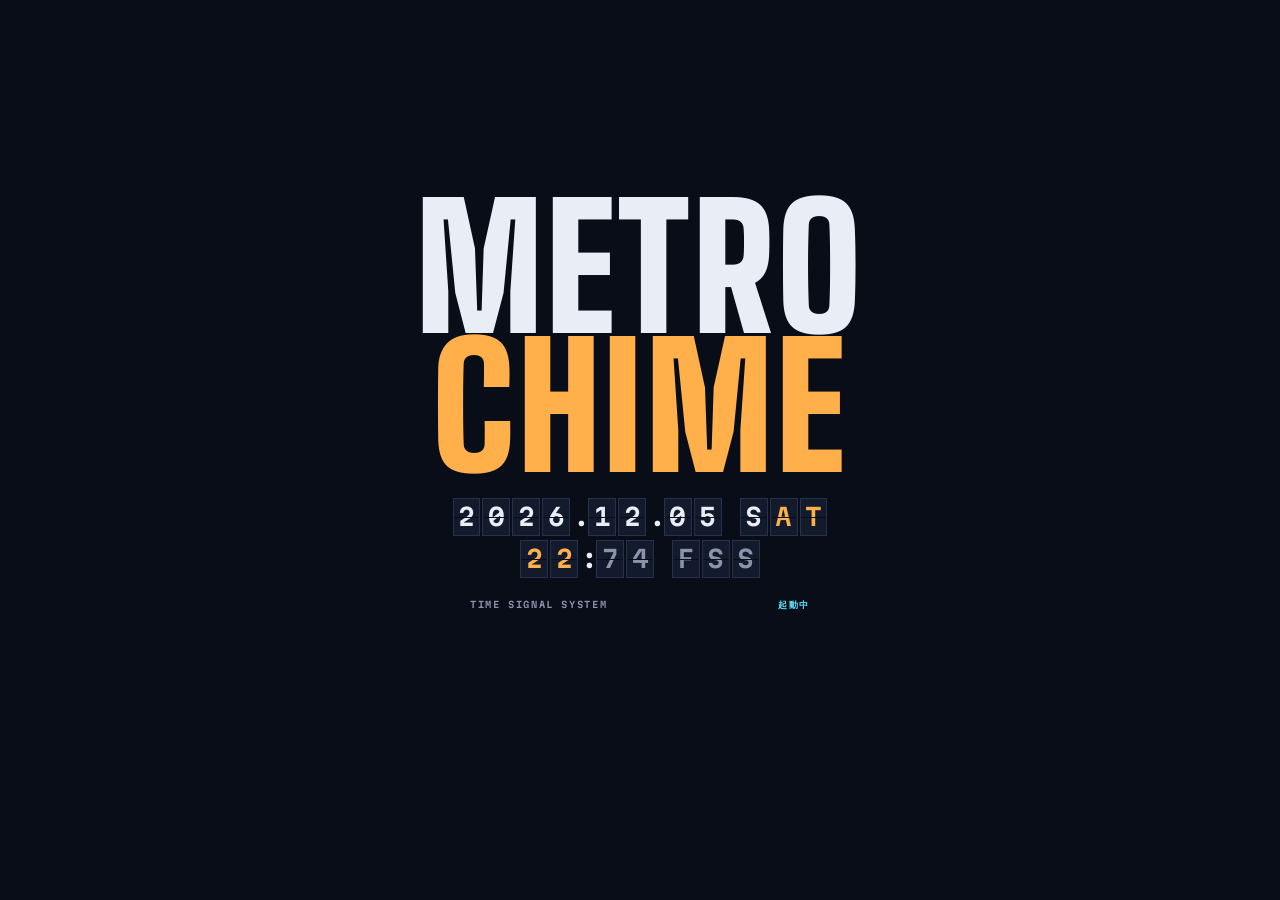
==== commit 332e77d8: "Metro Chime: story-driven transitions between background scenes Replaces the diagonal wipe with a tr" ====
--- a/metro-chime/index.html
+++ b/metro-chime/index.html
@@ -676,7 +676,8 @@
 });
 
 /* ---------- background scenes (rotate every SCENE_EVERY minutes) ---------- */
-const cv = $('#city'), g = cv.getContext('2d');
+const cv = $('#city'), gMain = cv.getContext('2d');
+let g = gMain;
 let W = 0, H = 0, DPR = 1, pulse = 0, level = 0;
 const beatDots = [...document.querySelectorAll('#beat i')];
 const rand = (a, b) => a + Math.random() * (b - a);
@@ -915,7 +916,7 @@
     else { x = Math.floor(rand(1, cols - 1)); y = -1; d = 2; }
     const pts = [[x * cs, y * cs]], stations = [];
     for (let guard = 0; guard < 40; guard++) {
-      const n = Math.floor(rand(2, 6));
+      const n = guard === 0 && i === 0 ? 6 : Math.floor(rand(2, 6));
       x += D[d][0] * n; y += D[d][1] * n;
       pts.push([x * cs, y * cs]);
       if (x < -1 || y < -1 || x > cols + 1 || y > rows + 1) break;
@@ -935,10 +936,21 @@
     const a = L.pts[k - 1], b = L.pts[k], seg = L.cum[k] - L.cum[k - 1] || 1, f = (s - L.cum[k - 1]) / seg;
     return [a[0] + (b[0] - a[0]) * f, a[1] + (b[1] - a[1]) * f, k];
   },
-  draw(dt, T) {
-    const cs = this.cell, age = T - this.born;
+  // zoom > 1 is used by transitions: line widths grow with sqrt(zoom) so a close-up shows a track, not a wall of colour
+  zoom: 1,
+  drawZoomed(dt, T, z, F, Cx, Cy) {
     g.fillStyle = '#0a0f1c'; g.fillRect(0, 0, W, H);
-    g.strokeStyle = rgba(C.signal, 0.05); g.lineWidth = 1;
+    g.save();
+    g.translate(Cx, Cy); g.scale(z, z); g.translate(-F[0], -F[1]);
+    this.zoom = z;
+    this.draw(dt, T, true);
+    this.zoom = 1;
+    g.restore();
+  },
+  draw(dt, T, noBg) {
+    const cs = this.cell, age = T - this.born, ls = 1 / Math.sqrt(this.zoom);
+    if (!noBg) { g.fillStyle = '#0a0f1c'; g.fillRect(0, 0, W, H); }
+    g.strokeStyle = rgba(C.signal, 0.05); g.lineWidth = 1 / this.zoom;
     g.beginPath();
     for (let x = 0; x < W; x += cs) { g.moveTo(x + 0.5, 0); g.lineTo(x + 0.5, H); }
     for (let y = 0; y < H; y += cs) { g.moveTo(0, y + 0.5); g.lineTo(W, y + 0.5); }
@@ -949,71 +961,288 @@
       const len = L.total * (1 - Math.pow(1 - prog, 3));
       if (len <= 0) return;
       const end = this.at(L, len);
-      g.strokeStyle = L.color; g.lineWidth = cs * 0.17;
+      g.strokeStyle = L.color; g.lineWidth = cs * 0.17 * ls;
       g.beginPath(); g.moveTo(L.pts[0][0], L.pts[0][1]);
       for (let k = 1; k < end[2]; k++) g.lineTo(L.pts[k][0], L.pts[k][1]);
       g.lineTo(end[0], end[1]); g.stroke();
-      const r = cs * 0.15 + pulse * 2;
+      const r = (cs * 0.15 + pulse * 2) * ls;
       L.stations.forEach(si => {
         if (L.cum[si] > len) return;
         const p = L.pts[si];
-        g.fillStyle = C.text; g.strokeStyle = C.ink; g.lineWidth = 3;
+        g.fillStyle = C.text; g.strokeStyle = C.ink; g.lineWidth = 3 * ls;
         g.beginPath(); g.arc(p[0], p[1], r, 0, 6.283); g.fill(); g.stroke();
       });
-      if (prog >= 1) {
+      if (prog >= 1 && !L.noTrains) {
         // trains: glowing cars running along the finished line
         g.globalCompositeOperation = 'lighter';
         for (let n = 0; n < 2; n++) {
           const s = ((T * cs * 1.8 + n * L.total / 2 + L.delay * 400) % L.total);
-          const q = this.at(L, s), rr = 14 + pulse * 6;
+          const q = this.at(L, s), rr = (14 + pulse * 6) * ls;
           g.drawImage(this.sprites[L.color], q[0] - rr, q[1] - rr, rr * 2, rr * 2);
         }
         g.globalCompositeOperation = 'source-over';
       }
       // line badge where the line enters the screen
       const b = this.at(L, Math.min(len, cs * 1.6));
-      g.fillStyle = C.ink; g.strokeStyle = L.color; g.lineWidth = 3;
-      g.beginPath(); g.arc(b[0], b[1], cs * 0.32, 0, 6.283); g.fill(); g.stroke();
-      g.fillStyle = C.text; g.font = `800 ${Math.round(cs * 0.34)}px "Big Shoulders Display", sans-serif`;
+      g.fillStyle = C.ink; g.strokeStyle = L.color; g.lineWidth = 3 * ls;
+      g.beginPath(); g.arc(b[0], b[1], cs * 0.32 * ls, 0, 6.283); g.fill(); g.stroke();
+      g.fillStyle = C.text; g.font = `800 ${Math.round(cs * 0.34 * ls * 100) / 100}px "Big Shoulders Display", sans-serif`;
       g.textAlign = 'center'; g.textBaseline = 'middle';
-      g.fillText(L.letter, b[0], b[1] + 1);
+      g.fillText(L.letter, b[0], b[1] + 1 * ls);
     });
   },
 };
 
 const SCENES = [skyline, rain, tunnel, metro];
 const SCENE_EVERY = 2; // minutes
-const TRANS = 1.3;     // seconds for the diagonal wipe
-let sceneIdx = 0, prevIdx = -1, transStart = 0;
+let sceneIdx = 0, trans = null;
 try { const s = +localStorage.getItem('metroChime.scene'); if (s >= 0 && s < SCENES.length) sceneIdx = s; } catch (e) {}
+
+// offscreen buffer for cross-fading whole scenes
+const buf = document.createElement('canvas'), bctx = buf.getContext('2d');
+function ensure(s) { if (!s.ready) { s.init(); s.ready = true; } }
+function drawScene(s, dt, T) {
+  ensure(s);
+  g.globalCompositeOperation = 'source-over'; g.globalAlpha = 1;
+  s.draw(dt, T);
+  g.globalCompositeOperation = 'source-over'; g.globalAlpha = 1;
+}
+function blit(alpha, paint) {
+  if (alpha <= 0) return;
+  const keep = g;
+  g = bctx;
+  g.setTransform(DPR, 0, 0, DPR, 0, 0);
+  g.globalAlpha = 1; g.globalCompositeOperation = 'source-over';
+  g.clearRect(0, 0, W, H);
+  try { paint(); } finally { g = keep; }
+  g.globalAlpha = Math.min(1, alpha); g.drawImage(buf, 0, 0, W, H); g.globalAlpha = 1;
+}
+const clamp01 = k => Math.max(0, Math.min(1, k));
+const ease = k => { k = clamp01(k); return k * k * (3 - 2 * k); };
+const lerp = (a, b, t) => a + (b - a) * t;
+const span = (k, a, b) => clamp01((k - a) / (b - a));
+const whiteGlow = glowSprite('#ffffff', 64);
+
+function fallingRain(d, dt, alpha, count) {
+  if (!d.drops) d.drops = Array.from({ length: 150 }, () => ({ x: rand(-W * 0.2, W), y: rand(-H, H), l: rand(10, 30), v: rand(500, 900) }));
+  g.strokeStyle = `rgba(180,210,255,${0.22 * alpha})`; g.lineWidth = 1;
+  g.beginPath();
+  d.drops.forEach((p, i) => {
+    p.y += p.v * dt; p.x += p.v * dt * 0.15;
+    if (p.y > H + 30) { p.y = -30; p.x = rand(-W * 0.2, W); }
+    if (i < count) { g.moveTo(p.x, p.y); g.lineTo(p.x - p.l * 0.15, p.y - p.l); }
+  });
+  g.stroke();
+}
+
+// a side view of a commuter train, centred on (x, y); s = pixels per train unit
+function drawTrain(x, y, s, color, alpha) {
+  if (alpha <= 0) return;
+  g.save(); g.globalAlpha = alpha; g.translate(x, y); g.scale(s, s);
+  const CAR = 300, GAP = 10, N = 3, total = N * CAR + (N - 1) * GAP;
+  for (let i = 0; i < N; i++) {
+    const cx = -total / 2 + i * (CAR + GAP);
+    g.fillStyle = '#20263a'; g.fillRect(cx + 20, 38, CAR - 40, 10);
+    g.fillStyle = '#cfd6e4';
+    g.beginPath(); g.roundRect ? g.roundRect(cx, -40, CAR, 80, i === 0 ? [26, 6, 6, 6] : 6) : g.rect(cx, -40, CAR, 80); g.fill();
+    g.fillStyle = color; g.fillRect(cx, 6, CAR, 9);
+    g.fillStyle = '#ffe2b0';
+    for (let w = 0; w < 5; w++) g.fillRect(cx + 22 + w * 56, -28, 34, 22);
+    g.fillStyle = '#8f98ad';
+    [70, 150, 230].forEach(dx => g.fillRect(cx + dx, -32, 20, 66));
+    g.fillStyle = '#ffe2b0';
+    [70, 150, 230].forEach(dx => g.fillRect(cx + dx + 4, -26, 12, 18));
+  }
+  g.fillStyle = '#ffffff'; g.fillRect(-total / 2 + 4, 16, 8, 8);
+  g.restore();
+}
+
+const TRANSITIONS = {
+  // clouds roll over the skyline, lightning, rain starts, the lights blur into bokeh
+  'SKYLINE>RAIN': {
+    dur: 5,
+    setup(d) {
+      d.clouds = Array.from({ length: 34 }, () => ({ x: rand(-0.1, 1.1) * W, y: rand(-H * 0.05, H * 0.42), r: rand(90, 210), lag: rand(0, 0.25) }));
+      d.dark = glowSprite('#323b58', 128); d.lit = glowSprite(C.sodium, 64);
+    },
+    draw(k, dt, T, d) {
+      drawScene(skyline, dt, T);
+      const cover = ease(k / 0.5);
+      g.fillStyle = `rgba(5,8,14,${0.5 * cover})`; g.fillRect(0, 0, W, H);
+      d.clouds.forEach(c => {
+        c.x += 10 * dt;
+        const y = lerp(-c.r * 2 - H * 0.2, c.y, ease((k - c.lag) / 0.5));
+        g.globalAlpha = 0.95; g.drawImage(d.dark, c.x - c.r * 1.4, y - c.r, c.r * 2.8, c.r * 2);
+        g.globalCompositeOperation = 'lighter'; g.globalAlpha = 0.16 * cover;
+        g.drawImage(d.lit, c.x - c.r * 1.1, y + c.r * 0.1, c.r * 2.2, c.r * 0.9);
+        g.globalCompositeOperation = 'source-over'; g.globalAlpha = 1;
+      });
+      if ((k > 0.42 && k < 0.44) || (k > 0.47 && k < 0.485)) { g.fillStyle = 'rgba(200,220,255,.35)'; g.fillRect(0, 0, W, H); }
+      fallingRain(d, dt, 1 - span(k, 0.85, 1), Math.floor(150 * ease((k - 0.3) / 0.35)));
+      blit(ease((k - 0.6) / 0.4), () => drawScene(rain, dt, T));
+    },
+  },
+  // a tunnel portal comes out of the rain and swallows the view
+  'RAIN>TUNNEL': {
+    dur: 4.5,
+    draw(k, dt, T, d) {
+      drawScene(rain, dt, T);
+      const e = Math.pow(k, 2.3);
+      const pw = lerp(W * 0.16, Math.max(W, H) * 3.6, e), ph = pw * 0.62;
+      const cx = W / 2, cy = H * 0.62;
+      g.globalAlpha = clamp01(k * 5);
+      g.fillStyle = '#111723'; g.fillRect(cx - pw * 1.4, cy - ph * 1.35, pw * 2.8, ph * 1.35 + H);
+      g.fillStyle = '#1a2130'; g.fillRect(cx - pw * 0.7, cy, pw * 1.4, H); // approach road
+      g.fillStyle = rgba(C.sodium, 0.5);
+      [-0.95, 0.95].forEach(o => g.fillRect(cx + o * pw * 0.62 - pw * 0.01, cy - ph * 0.9, pw * 0.02, pw * 0.02));
+      const sw = pw * 0.48, sh = pw * 0.1, sy = cy - ph - pw * 0.2;
+      g.fillStyle = '#1d6b45'; g.fillRect(cx - sw / 2, sy, sw, sh);
+      g.strokeStyle = '#e9edf6'; g.lineWidth = Math.max(1, pw * 0.005); g.strokeRect(cx - sw / 2 + pw * 0.008, sy + pw * 0.008, sw - pw * 0.016, sh - pw * 0.016);
+      g.fillStyle = '#e9edf6'; g.font = `800 ${sh * 0.52}px "Big Shoulders Display", sans-serif`;
+      g.textAlign = 'center'; g.textBaseline = 'middle';
+      g.fillText('TUNNEL  1.2 km', cx, sy + sh / 2);
+      g.globalAlpha = 1;
+      g.save();
+      g.beginPath();
+      g.ellipse(cx, cy - ph * 0.45, pw / 2, ph * 0.55, 0, Math.PI, 0);
+      g.lineTo(cx + pw / 2, cy); g.lineTo(cx + pw * 0.7, H + 10); g.lineTo(cx - pw * 0.7, H + 10); g.lineTo(cx - pw / 2, cy); g.closePath();
+      g.clip();
+      // the view inside grows with the portal, settling on the tunnel scene's own framing
+      ensure(tunnel);
+      const sc = Math.min(1, pw / (W * 1.4));
+      g.translate(lerp(cx, W / 2, sc), lerp(cy - ph * 0.35, tunnel.cy, sc));
+      g.scale(sc, sc);
+      g.translate(-W / 2, -tunnel.cy);
+      drawScene(tunnel, dt, T);
+      g.restore();
+      g.strokeStyle = rgba(C.sodium, 0.35); g.lineWidth = Math.max(1, pw * 0.012);
+      g.beginPath(); g.ellipse(cx, cy - ph * 0.45, pw / 2, ph * 0.55, 0, Math.PI, 0); g.stroke();
+      fallingRain(d, dt, 1 - span(k, 0.6, 0.95), 150);
+    },
+  },
+  // a train approaches, rushes in and stops; the camera pulls back until it is a dot on the route map
+  'TUNNEL>METRO': {
+    dur: 6.5,
+    setup(d, T, tr) {
+      metro.init(); metro.ready = true;
+      const L0 = metro.lines[0];
+      L0.delay = -5; L0.noTrains = true;
+      metro.born = tr.start + tr.dur * 0.45;
+      d.F = metro.at(L0, metro.cell * 4);
+      d.Z0 = 60;
+      d.s0 = (H * 0.2) / 80;
+    },
+    draw(k, dt, T, d) {
+      const Z0 = d.Z0;
+      if (k < 0.34) {
+        drawScene(tunnel, dt, T);
+        const a = span(k, 0, 0.22), z = lerp(40, 0.7, a * a);
+        g.globalCompositeOperation = 'lighter';
+        [0.7, 1.15].forEach(x => {
+          const q = tunnel.p(x, 0.55, z), r = 40 / z + 8;
+          g.drawImage(whiteGlow, q[0] - r, q[1] - r, r * 2, r * 2);
+        });
+        g.globalCompositeOperation = 'source-over';
+        const fl = 1 - Math.abs(k - 0.23) / 0.03;
+        if (fl > 0) { g.fillStyle = `rgba(255,255,255,${0.85 * fl})`; g.fillRect(0, 0, W, H); }
+      }
+      const zt = ease((k - 0.45) / 0.55);
+      const z = Math.pow(Z0, 1 - zt);
+      const Cx = lerp(W / 2, d.F[0], zt), Cy = lerp(H / 2, d.F[1], zt);
+      if (k > 0.22) blit(ease((k - 0.22) / 0.12), () => metro.drawZoomed(dt, T, z, d.F, Cx, Cy));
+      if (k > 0.24) {
+        const arrive = span(k, 0.24, 0.45), speed = Math.pow(1 - arrive, 2);
+        const ox = lerp(W * 3.2, 0, 1 - Math.pow(1 - arrive, 3));
+        const s = d.s0 * z / Z0;
+        if (speed > 0.02) {
+          g.strokeStyle = `rgba(233,237,246,${0.18 * speed})`; g.lineWidth = 1;
+          g.beginPath();
+          for (let i = 0; i < 14; i++) { const y = Cy + rand(-60, 60) * s, x = rand(0, W); g.moveTo(x, y); g.lineTo(x + 140 * speed, y); }
+          g.stroke();
+        }
+        drawTrain(Cx + ox, Cy, s, metro.lines[0].color, clamp01((z - 2) / 6));
+        const pill = 1 - clamp01((z - 2) / 6);
+        if (pill > 0) {
+          g.globalCompositeOperation = 'lighter'; g.globalAlpha = pill;
+          g.drawImage(metro.sprites[metro.lines[0].color], Cx - 16, Cy - 16, 32, 32);
+          g.globalCompositeOperation = 'source-over'; g.globalAlpha = 1;
+        }
+      }
+      if (k > 0.99) metro.lines[0].noTrains = false;
+    },
+  },
+  // zoom into a station, the exit sign comes up, and the station opens out onto the street
+  'METRO>SKYLINE': {
+    dur: 4.5,
+    setup(d) {
+      let best = null, bd = Infinity;
+      metro.lines.forEach(L => L.stations.forEach(si => {
+        const p = L.pts[si], dd = Math.hypot(p[0] - W / 2, p[1] - H * 0.55);
+        if (dd < bd) { bd = dd; best = p; }
+      }));
+      d.S = best || [W / 2, H / 2];
+    },
+    draw(k, dt, T, d) {
+      const a = ease(k / 0.4), z = lerp(1, 6, a) * lerp(1, 1.3, span(k, 0.4, 1));
+      const Cx = lerp(d.S[0], W / 2, a), Cy = lerp(d.S[1], H * 0.55, a);
+      metro.drawZoomed(dt, T, z, d.S, Cx, Cy);
+      const sa = span(k, 0.15, 0.3) * (1 - span(k, 0.5, 0.6));
+      if (sa > 0) {
+        g.globalAlpha = sa;
+        const bw = 128, bh = 44, bx = Cx + 34, by = Cy - 92;
+        g.fillStyle = '#ffd23f'; g.fillRect(bx, by, bw, bh);
+        g.fillStyle = C.ink; g.textAlign = 'left'; g.textBaseline = 'middle';
+        g.font = `800 22px "Big Shoulders Display", sans-serif`; g.fillText('EXIT A2', bx + 12, by + 16);
+        g.font = `700 11px "Zen Kaku Gothic New", sans-serif`; g.fillText('出口 · 地上へ', bx + 12, by + 33);
+        g.globalAlpha = 1;
+      }
+      if (k > 0.4) {
+        const r0 = metro.cell * 0.15 * Math.sqrt(z);
+        const R = lerp(r0, Math.hypot(W, H) * 0.6 + 20, Math.pow(span(k, 0.4, 1), 1.6));
+        g.save();
+        g.beginPath(); g.arc(Cx, Cy, R, 0, 6.283); g.clip();
+        const sc = lerp(1.3, 1, ease((k - 0.4) / 0.6));
+        g.translate(Cx, Cy); g.scale(sc, sc); g.translate(-Cx, -Cy);
+        drawScene(skyline, dt, T);
+        g.restore();
+        g.strokeStyle = C.ink; g.lineWidth = 8; g.beginPath(); g.arc(Cx, Cy, R, 0, 6.283); g.stroke();
+        g.strokeStyle = C.text; g.lineWidth = 2; g.beginPath(); g.arc(Cx, Cy, R + 5, 0, 6.283); g.stroke();
+      }
+    },
+  },
+};
+const FADE = {
+  dur: 1.2,
+  draw(k, dt, T, d, tr) { drawScene(tr.from, dt, T); blit(ease(k), () => drawScene(tr.to, dt, T)); },
+};
 
 function renderSceneLabel() {
   $('#scene').textContent = `${pad2(sceneIdx + 1)}/${pad2(SCENES.length)} ${SCENES[sceneIdx].id}`;
 }
 function nextScene() {
-  prevIdx = sceneIdx;
+  const from = SCENES[sceneIdx];
   sceneIdx = (sceneIdx + 1) % SCENES.length;
-  SCENES[sceneIdx].ready = false;
-  transStart = performance.now() / 1000;
+  const to = SCENES[sceneIdx];
   try { localStorage.setItem('metroChime.scene', sceneIdx); } catch (e) {}
   renderSceneLabel();
+  const def = reduced ? FADE : (TRANSITIONS[`${from.id}>${to.id}`] || FADE);
+  const T = performance.now() / 1000;
+  to.ready = false;
+  ensure(from); ensure(to);
+  trans = { from, to, def, start: T, dur: def.dur, d: {} };
+  if (def.setup) def.setup(trans.d, T, trans);
 }
 onMinute = (m) => { if (m % SCENE_EVERY === 0) nextScene(); };
 $('#scene').addEventListener('click', nextScene);
 renderSceneLabel();
 
-function drawScene(s, dt, T) {
-  if (!s.ready) { s.init(); s.ready = true; }
-  g.globalCompositeOperation = 'source-over'; g.globalAlpha = 1;
-  s.draw(dt, T);
-  g.globalCompositeOperation = 'source-over'; g.globalAlpha = 1;
-}
 function resize() {
   DPR = Math.min(2, window.devicePixelRatio || 1);
   W = innerWidth; H = innerHeight;
-  cv.width = Math.ceil(W * DPR); cv.height = Math.ceil(H * DPR);
+  cv.width = buf.width = Math.ceil(W * DPR); cv.height = buf.height = Math.ceil(H * DPR);
   g.setTransform(DPR, 0, 0, DPR, 0, 0);
   SCENES.forEach(s => { s.ready = false; });
+  trans = null;
 }
 addEventListener('resize', resize);
 resize();
@@ -1040,23 +1269,18 @@
   }
   pulse *= Math.pow(0.02, dt);
 
-  const k = prevIdx >= 0 ? Math.min(1, (T - transStart) / TRANS) : 1;
-  if (k < 1) {
-    drawScene(SCENES[prevIdx], dt, T);
-    const e = k < 0.5 ? 4 * k * k * k : 1 - Math.pow(-2 * k + 2, 3) / 2;
-    const slant = H * 0.4, ex = e * (W + slant);
-    g.save();
-    g.beginPath(); g.moveTo(0, 0); g.lineTo(ex, 0); g.lineTo(ex - slant, H); g.lineTo(0, H); g.closePath(); g.clip();
-    drawScene(SCENES[sceneIdx], dt, T);
-    g.restore();
-    g.lineWidth = 10; g.strokeStyle = C.sodium;
-    g.beginPath(); g.moveTo(ex - 14, 0); g.lineTo(ex - 14 - slant, H); g.stroke();
-    g.lineWidth = 3; g.strokeStyle = C.signal;
-    g.beginPath(); g.moveTo(ex, 0); g.lineTo(ex - slant, H); g.stroke();
-  } else {
-    prevIdx = -1;
-    drawScene(SCENES[sceneIdx], dt, T);
+  g.setTransform(DPR, 0, 0, DPR, 0, 0);
+  if (trans) {
+    const k = (T - trans.start) / trans.dur;
+    if (k >= 1) {
+      if (trans.to === metro) metro.lines.forEach(L => { L.noTrains = false; });
+      trans = null;
+    } else {
+      trans.def.draw(k, dt, T, trans.d, trans);
+      g.globalCompositeOperation = 'source-over'; g.globalAlpha = 1;
+    }
   }
+  if (!trans) drawScene(SCENES[sceneIdx], dt, T);
 
   // dim the upper area so the clock stays readable
   const veil = g.createLinearGradient(0, 0, 0, H);
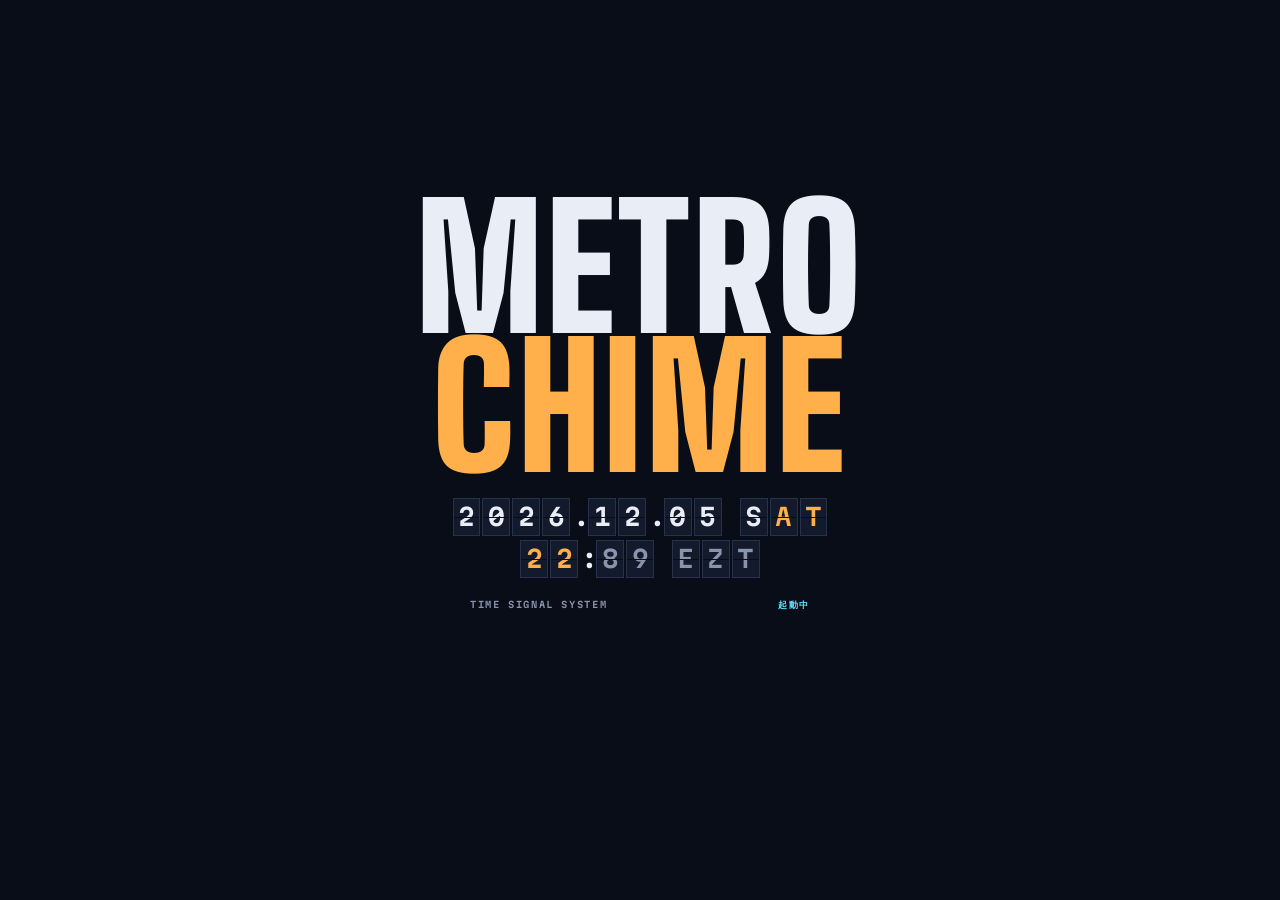
==== commit cf120568: "Metro Chime: landscape layout and animated rotation Adds a two-column landscape face, a landscape ar" ====
--- a/metro-chime/index.html
+++ b/metro-chime/index.html
@@ -202,10 +202,72 @@
   .clock .d span.roll,.show.go .main,.show.go .sub,.show.go .bar{animation:none}
   .show.go::before{animation:none}
 }
-@media (max-height:640px){
+@media (orientation:portrait) and (max-height:640px){
   .clock{font-size:clamp(90px,30vw,160px)}
   .facts{display:none}
 }
+
+/* Landscape: giant clock on the left, weekday / date / facts stacked on the right, dock along the bottom */
+@media (orientation:landscape){
+  .app{max-width:1180px;gap:8px;padding-block:10px 12px;
+    padding-inline:max(24px,env(safe-area-inset-left,0px)) max(24px,env(safe-area-inset-right,0px))}
+  .face{display:grid;grid-template-columns:minmax(0,1.3fr) minmax(0,1fr);
+    grid-template-areas:"clock wd" "clock date" "secs facts" "day day";
+    column-gap:clamp(20px,4vw,56px);row-gap:clamp(6px,1.6vh,14px);align-content:center}
+  .clock{grid-area:clock;align-self:center;font-size:clamp(90px,40vh,270px)}
+  .weekday{grid-area:wd;align-self:end}
+  .weekday .en{font-size:clamp(32px,11vh,84px)}
+  .date{grid-area:date;align-self:start}
+  .date .md{font-size:clamp(28px,10vh,72px)}
+  .date .yr{font-size:clamp(18px,6vh,40px)}
+  .secs{grid-area:secs;align-self:center}
+  .facts{grid-area:facts;margin:0}
+  .dayline{grid-area:day}
+  .dock button{padding:10px 12px 9px;flex-direction:row;align-items:baseline;justify-content:space-between;gap:8px}
+  .hint{display:none}
+}
+@media (orientation:landscape) and (max-height:600px){
+  .intro .stage{display:grid;grid-template-columns:auto auto;column-gap:clamp(24px,6vw,64px);row-gap:14px;justify-content:center;align-items:center}
+  .intro .title{grid-row:1 / 4;font-size:min(32vh,17vw)}
+  .intro .board{font-size:clamp(12px,4.6vh,20px)}
+  .intro .board,.intro .meta,.intro .tapgo{grid-column:2}
+  .intro .tapgo{font-size:clamp(22px,8vh,40px)}
+}
+
+/* Rotation: a frame turns into the new orientation, then slats clear to reveal the re-laid-out face */
+.rotor{position:fixed;inset:0;z-index:8;pointer-events:none;overflow:hidden}
+.rotor[hidden]{display:none}
+.rotor .slats{position:absolute;inset:0;display:flex;flex-direction:column}
+.rotor.land .slats{flex-direction:row}
+.rotor .slats i{flex:1;background:var(--ink);margin-bottom:-1px}
+.rotor.land .slats i{margin-bottom:0;margin-right:-1px}
+.rotor .slats i:nth-child(3n+2){background:var(--ink-2)}
+.rotor.go .slats i{animation:slatL .6s cubic-bezier(.7,0,.2,1) both;animation-delay:calc(.6s + var(--n) * 40ms)}
+.rotor.go .slats i:nth-child(even){animation-name:slatR}
+.rotor.land.go .slats i{animation-name:slatU}
+.rotor.land.go .slats i:nth-child(even){animation-name:slatD}
+@keyframes slatL{to{transform:translateX(-101%)}}
+@keyframes slatR{to{transform:translateX(101%)}}
+@keyframes slatU{to{transform:translateY(-101%)}}
+@keyframes slatD{to{transform:translateY(101%)}}
+.rotor .rframe{position:absolute;left:50%;top:50%;width:46vw;height:46vh;box-sizing:border-box;
+  display:grid;place-items:center;transform:translate(-50%,-50%)}
+.rotor.go .rframe{animation:rframe .95s cubic-bezier(.2,.9,.1,1) both}
+@keyframes rframe{
+  0%{transform:translate(-50%,-50%) rotate(var(--from,-90deg)) scale(.62);opacity:1}
+  55%{transform:translate(-50%,-50%) rotate(0) scale(1);opacity:1}
+  100%{transform:translate(-50%,-50%) scale(1.12);opacity:0}
+}
+.rotor .rframe b{position:absolute;width:22px;height:22px;border:0 solid var(--signal)}
+.rotor .rframe .c1{top:0;left:0;border-top-width:3px;border-left-width:3px}
+.rotor .rframe .c2{top:0;right:0;border-top-width:3px;border-right-width:3px}
+.rotor .rframe .c3{bottom:0;left:0;border-bottom-width:3px;border-left-width:3px}
+.rotor .rframe .c4{bottom:0;right:0;border-bottom-width:3px;border-right-width:3px}
+.rotor .rlabel{position:absolute;top:10px;left:14px;font:600 9px/1 var(--f-mono);letter-spacing:.18em;color:var(--signal)}
+.rotor .rtime{font:900 clamp(40px,14vmin,120px)/1 var(--f-display);color:var(--sodium);letter-spacing:.02em;font-variant-numeric:tabular-nums}
+.rotor .scan{position:absolute;left:0;right:0;height:2px;top:0;background:var(--signal);box-shadow:0 0 14px var(--signal);opacity:0}
+.rotor.go .scan{animation:scan .7s .05s cubic-bezier(.6,0,.3,1) both}
+@keyframes scan{0%{transform:translateY(0);opacity:1}100%{transform:translateY(100vh);opacity:0}}
 </style>
 </head>
 <body>
@@ -248,6 +310,12 @@
   <div class="card"><b class="main" id="cardMain"></b><span class="sub" id="cardSub"></span></div>
   <div class="hud tl">Metro Chime<br>Time signal</div>
   <div class="hud br" id="hudBr">122 BPM<br>--:--:--</div>
+</div>
+
+<div class="rotor" id="rotor" hidden aria-hidden="true">
+  <div class="slats"><i style="--n:0"></i><i style="--n:1"></i><i style="--n:2"></i><i style="--n:3"></i><i style="--n:4"></i><i style="--n:5"></i><i style="--n:6"></i></div>
+  <i class="scan"></i>
+  <div class="rframe"><b class="c1"></b><b class="c2"></b><b class="c3"></b><b class="c4"></b><span class="rlabel" id="rlabel">LANDSCAPE</span><span class="rtime" id="rtime">00:00</span></div>
 </div>
 
 <div class="intro" id="intro" role="button" aria-label="タップで時報スタート">
@@ -556,7 +624,10 @@
   show.dataset.v = v;
   cardMain.textContent = main;
   cardSub.textContent = sub;
-  cardMain.style.fontSize = `min(${Math.min(34, 150 / Math.max(main.length, 1))}vw, 300px)`;
+  cardMain.style.fontSize = `min(${Math.min(34, 150 / Math.max(main.length, 1))}vw, 300px, 52vh)`;
+  // shrink to fit if the face renders wider than expected (e.g. before the web font loads)
+  const maxW = innerWidth * 0.9;
+  if (cardMain.offsetWidth > maxW) cardMain.style.fontSize = `${parseFloat(getComputedStyle(cardMain).fontSize) * maxW / cardMain.offsetWidth}px`;
   void show.offsetWidth;
   show.classList.add('go');
 }
@@ -1291,6 +1362,41 @@
 }
 requestAnimationFrame(frame);
 
+function rollDigits() {
+  digitEls.forEach(d => { d.classList.remove('roll'); void d.offsetWidth; d.classList.add('roll'); });
+}
+
+/* ---------- rotation: re-stage the face when the phone turns ---------- */
+(function rotation() {
+  const rotor = $('#rotor'), app = $('.app');
+  const angle = () => (screen.orientation && screen.orientation.angle) || window.orientation || 0;
+  let wasLand = innerWidth > innerHeight, lastAngle = angle(), timers = [];
+  addEventListener('resize', () => {
+    const land = innerWidth > innerHeight;
+    if (land === wasLand) return;
+    wasLand = land;
+    const a = angle();
+    if (reduced || !$('#intro').hidden) { lastAngle = a; return; }
+    timers.forEach(clearTimeout); timers = [];
+    // turn the frame the same way the device turned
+    const from = land ? (a === 90 ? '90deg' : '-90deg') : (lastAngle === 90 ? '-90deg' : '90deg');
+    lastAngle = a;
+    const now = new Date();
+    rotor.style.setProperty('--from', from);
+    $('#rtime').textContent = `${pad2(now.getHours())}:${pad2(now.getMinutes())}`;
+    $('#rlabel').textContent = land ? 'LANDSCAPE' : 'PORTRAIT';
+    rotor.hidden = false;
+    rotor.classList.toggle('land', land);
+    rotor.classList.remove('go'); void rotor.offsetWidth; rotor.classList.add('go');
+    app.classList.add('pre'); app.classList.remove('enter');
+    timers.push(setTimeout(() => {
+      app.classList.remove('pre'); void app.offsetWidth; app.classList.add('enter');
+      rollDigits();
+    }, 620));
+    timers.push(setTimeout(() => { rotor.hidden = true; rotor.classList.remove('go'); }, 1600));
+  });
+})();
+
 /* ---------- launch intro ---------- */
 (function intro() {
   const el = $('#intro'), app = $('.app');
@@ -1306,7 +1412,7 @@
     clearInterval(spin);
     el.classList.add('p3', 'out');
     app.classList.remove('pre'); app.classList.add('enter');
-    digitEls.forEach(d => { d.classList.remove('roll'); void d.offsetWidth; d.classList.add('roll'); });
+    rollDigits();
     setTimeout(() => { el.hidden = true; }, 1200);
   }
   // iOS only plays sound after a tap, so the intro ends on "TAP TO START" and that tap starts the time signal
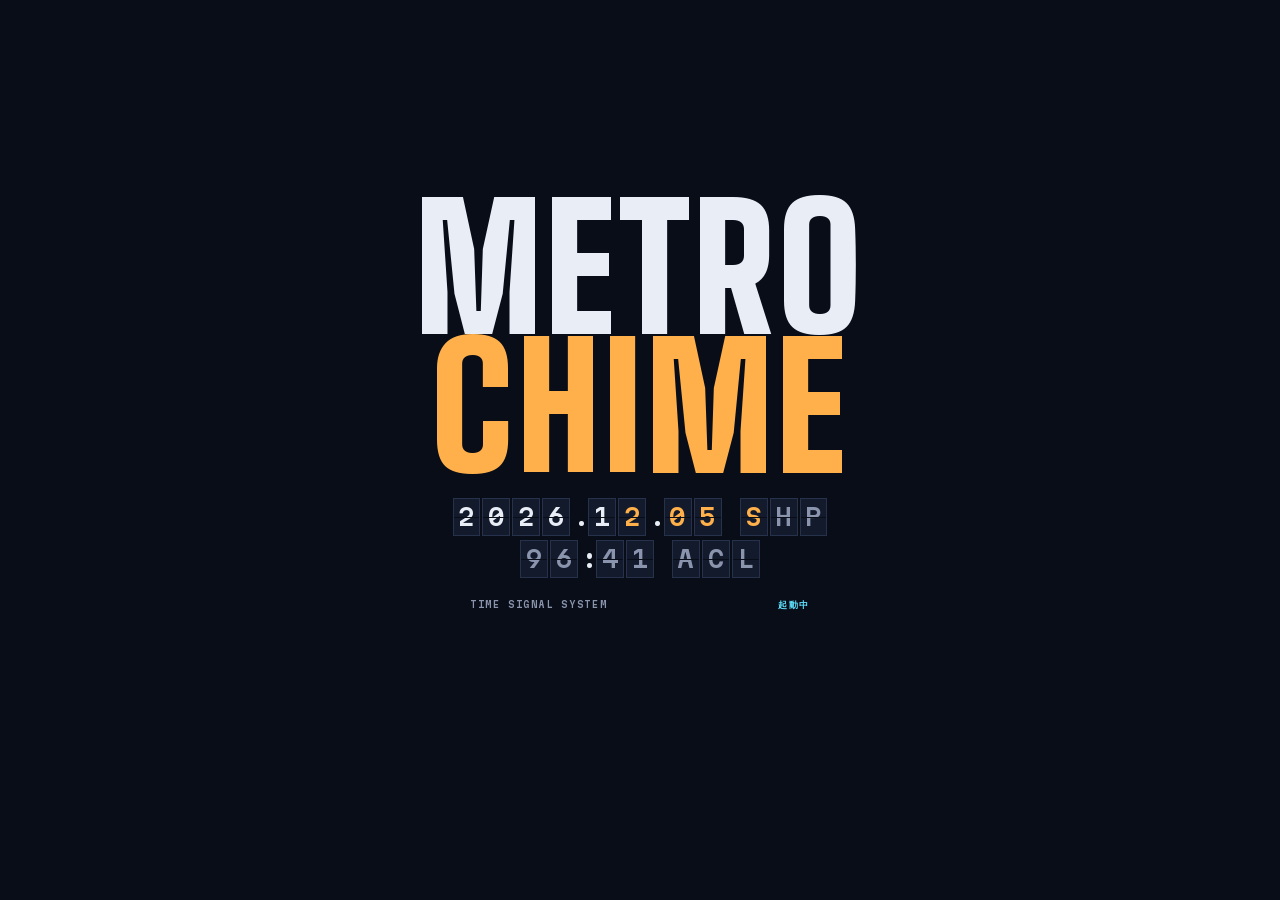
==== commit 69b576d1: "Metro Chime: run fully offline as a home-screen web app Bundles subset fonts locally instead of load" ====
--- a/metro-chime/index.html
+++ b/metro-chime/index.html
@@ -13,9 +13,7 @@
 <style>html{box-sizing:border-box;padding-block:env(safe-area-inset-top,0px) env(safe-area-inset-bottom,0px)}</style>
 <!--ARTIFACT-START-->
 <title>Metro Chime</title>
-<link rel="preconnect" href="https://fonts.googleapis.com">
-<link rel="preconnect" href="https://fonts.gstatic.com" crossorigin>
-<link rel="stylesheet" href="https://fonts.googleapis.com/css2?family=Big+Shoulders+Display:wght@500;800;900&family=Martian+Mono:wght@400;600&family=Zen+Kaku+Gothic+New:wght@500;700&display=swap">
+<link rel="stylesheet" href="fonts/fonts.css">
 <style>
 /* Layout: one portrait screen — status strip, giant clock, date stack, control dock; a night-city canvas runs behind. Single dark look by design. */
 :root{
@@ -1480,7 +1478,7 @@
   later(6000, lockAll); // safety net
 })();
 
-if ('serviceWorker' in navigator && location.protocol === 'https:' && window.top === window.self) {
+if ('serviceWorker' in navigator && (location.protocol === 'https:' || location.hostname === 'localhost') && window.top === window.self) {
   navigator.serviceWorker.register('sw.js').catch(() => {});
 }
 })();
--- a/metro-chime/fonts/fonts.css
+++ b/metro-chime/fonts/fonts.css
@@ -0,0 +1,5 @@
+/* Subsets of Google Fonts (SIL Open Font License) holding only the characters Metro Chime displays, so the app renders offline. */
+@font-face{font-family:"Big Shoulders Display";font-style:normal;font-weight:100 900;font-display:swap;src:url("BigShouldersDisplay.woff2") format("woff2")}
+@font-face{font-family:"Martian Mono";font-style:normal;font-weight:100 800;font-display:swap;src:url("MartianMono.woff2") format("woff2")}
+@font-face{font-family:"Zen Kaku Gothic New";font-style:normal;font-weight:500;font-display:swap;src:url("ZenKakuGothicNew-500.woff2") format("woff2")}
+@font-face{font-family:"Zen Kaku Gothic New";font-style:normal;font-weight:700;font-display:swap;src:url("ZenKakuGothicNew-700.woff2") format("woff2")}
